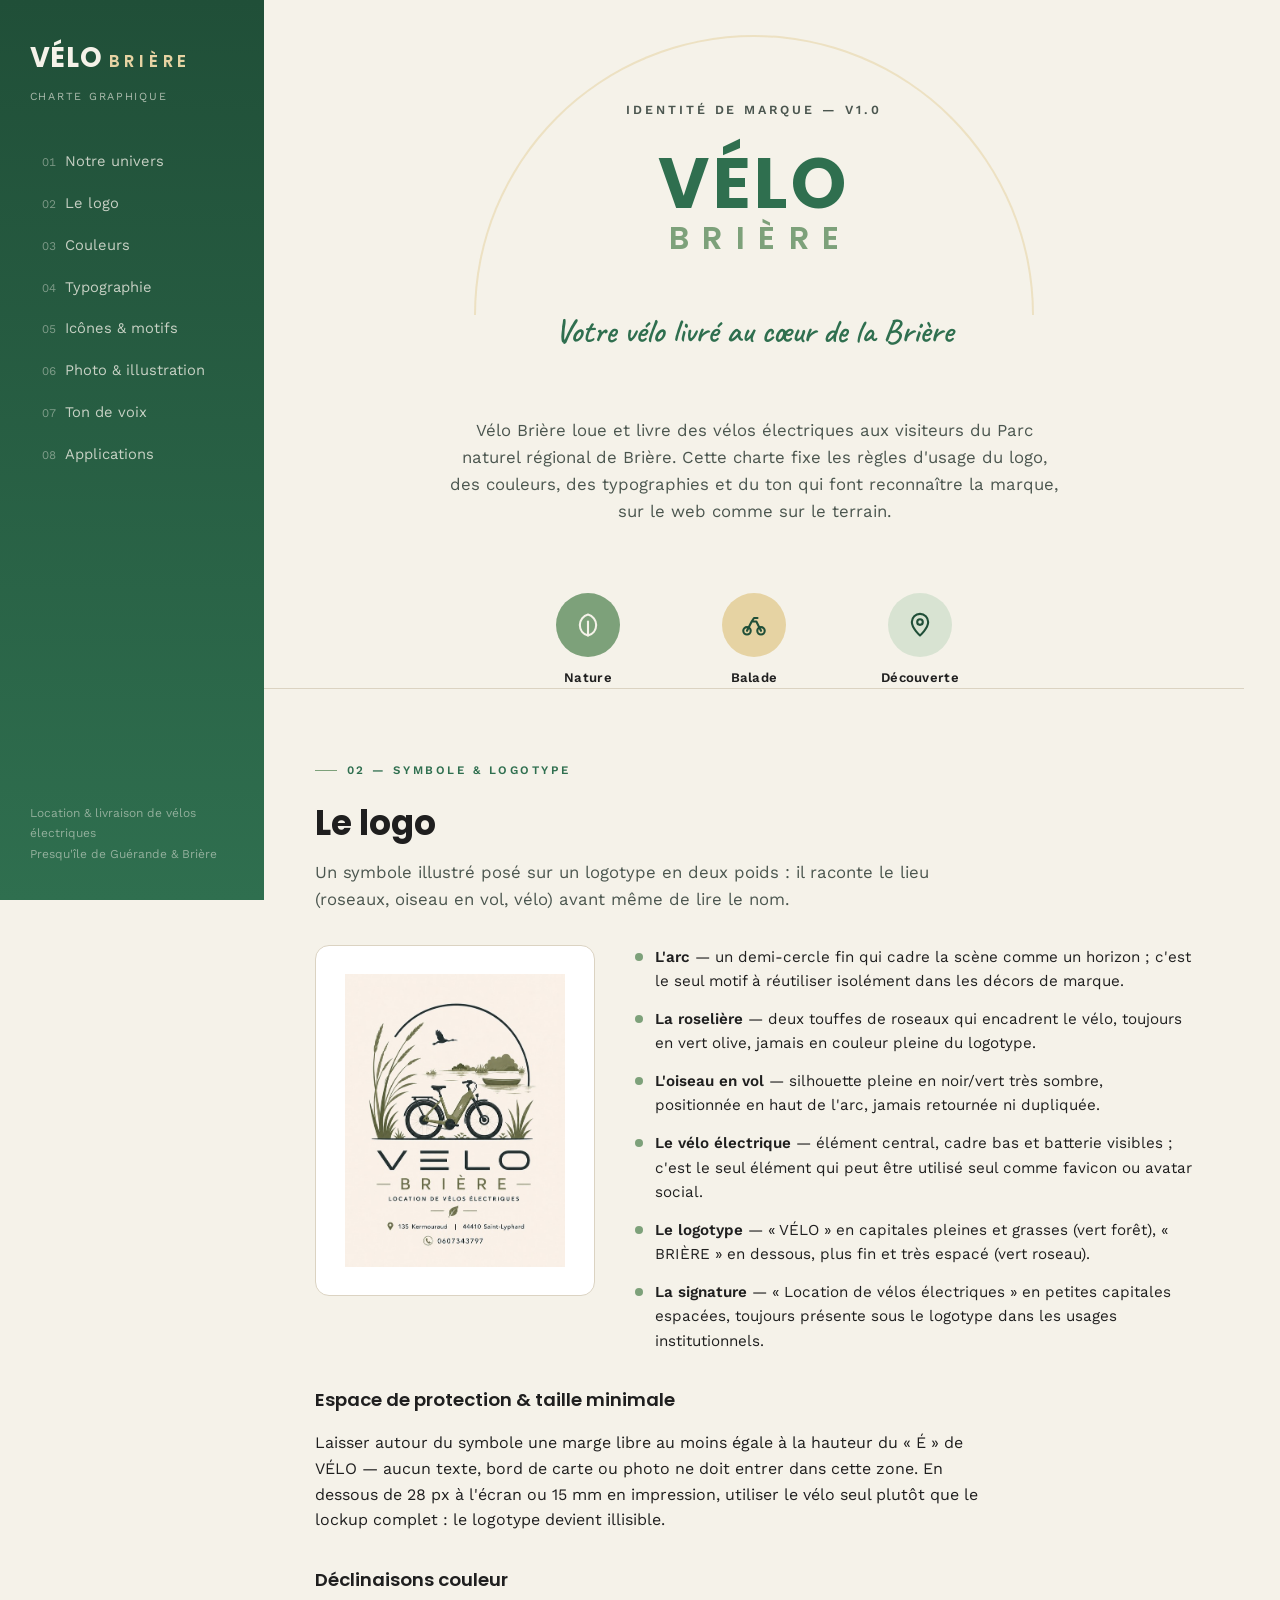
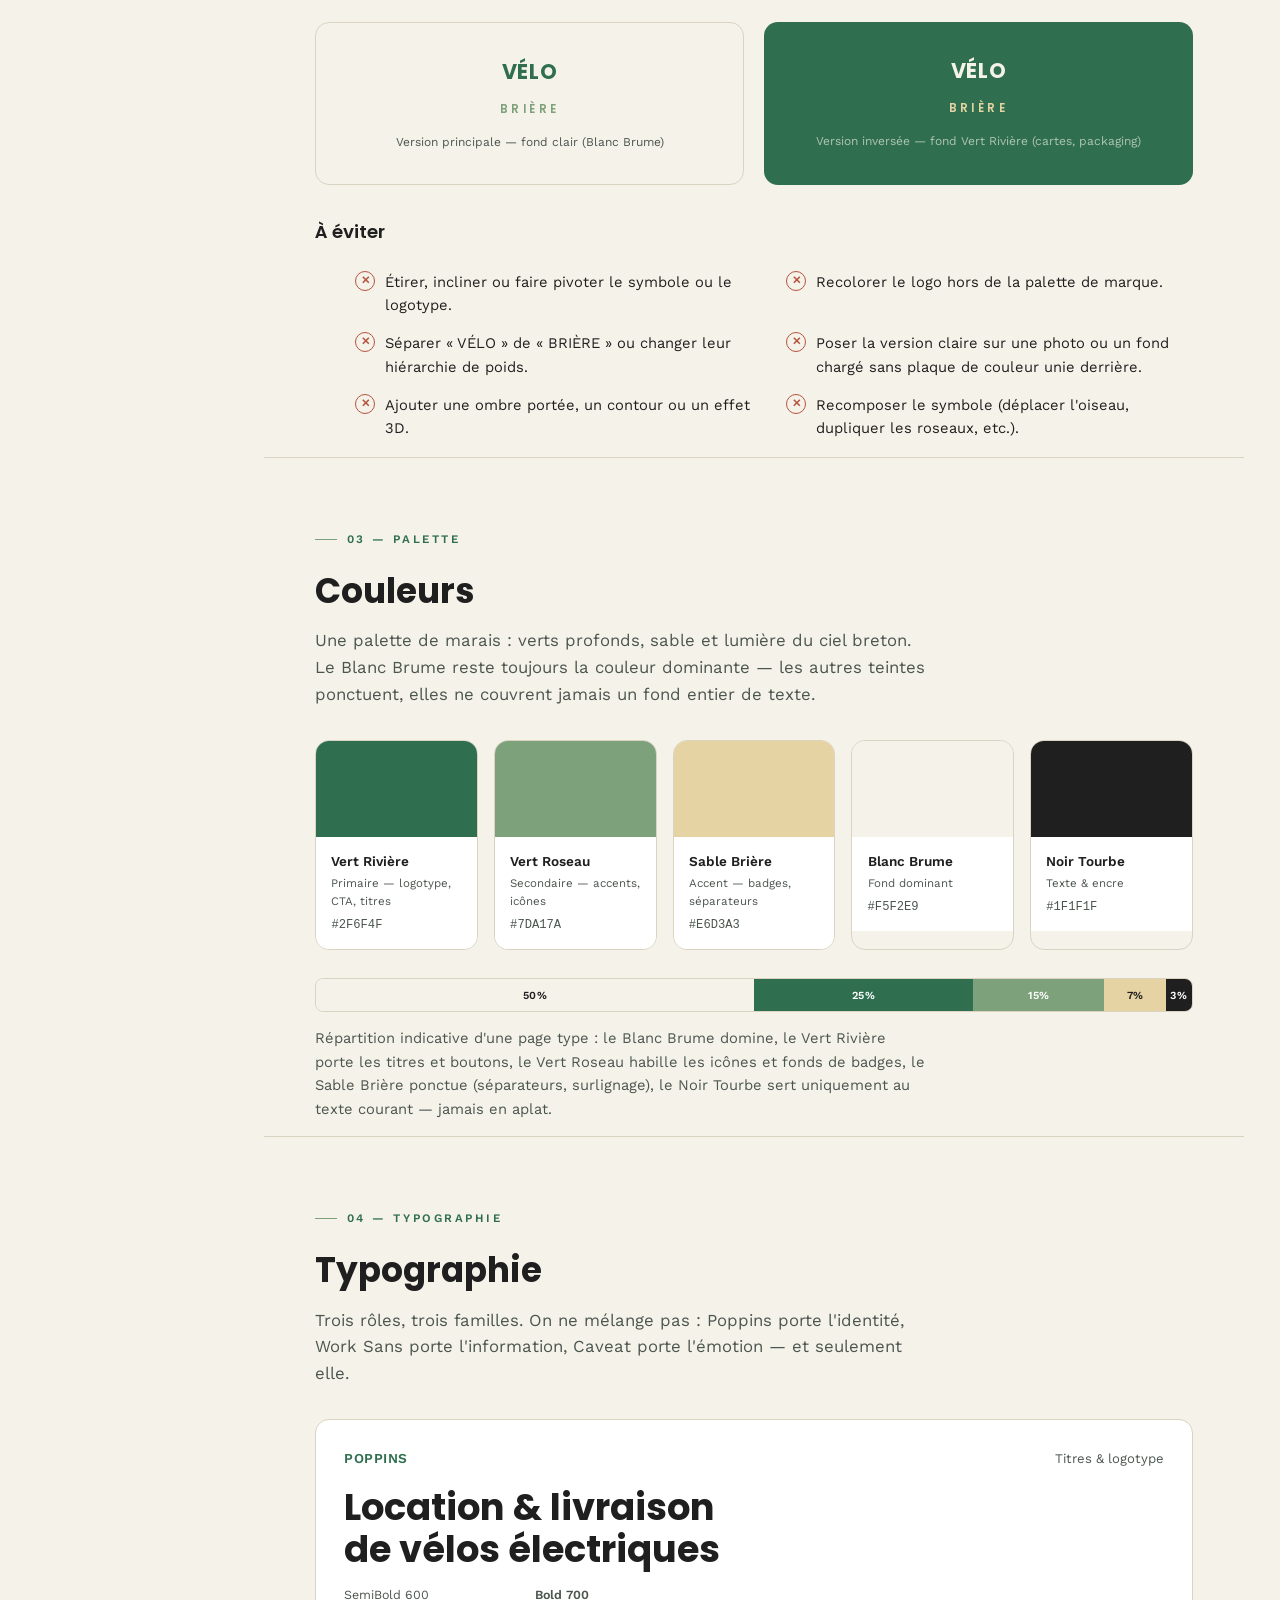
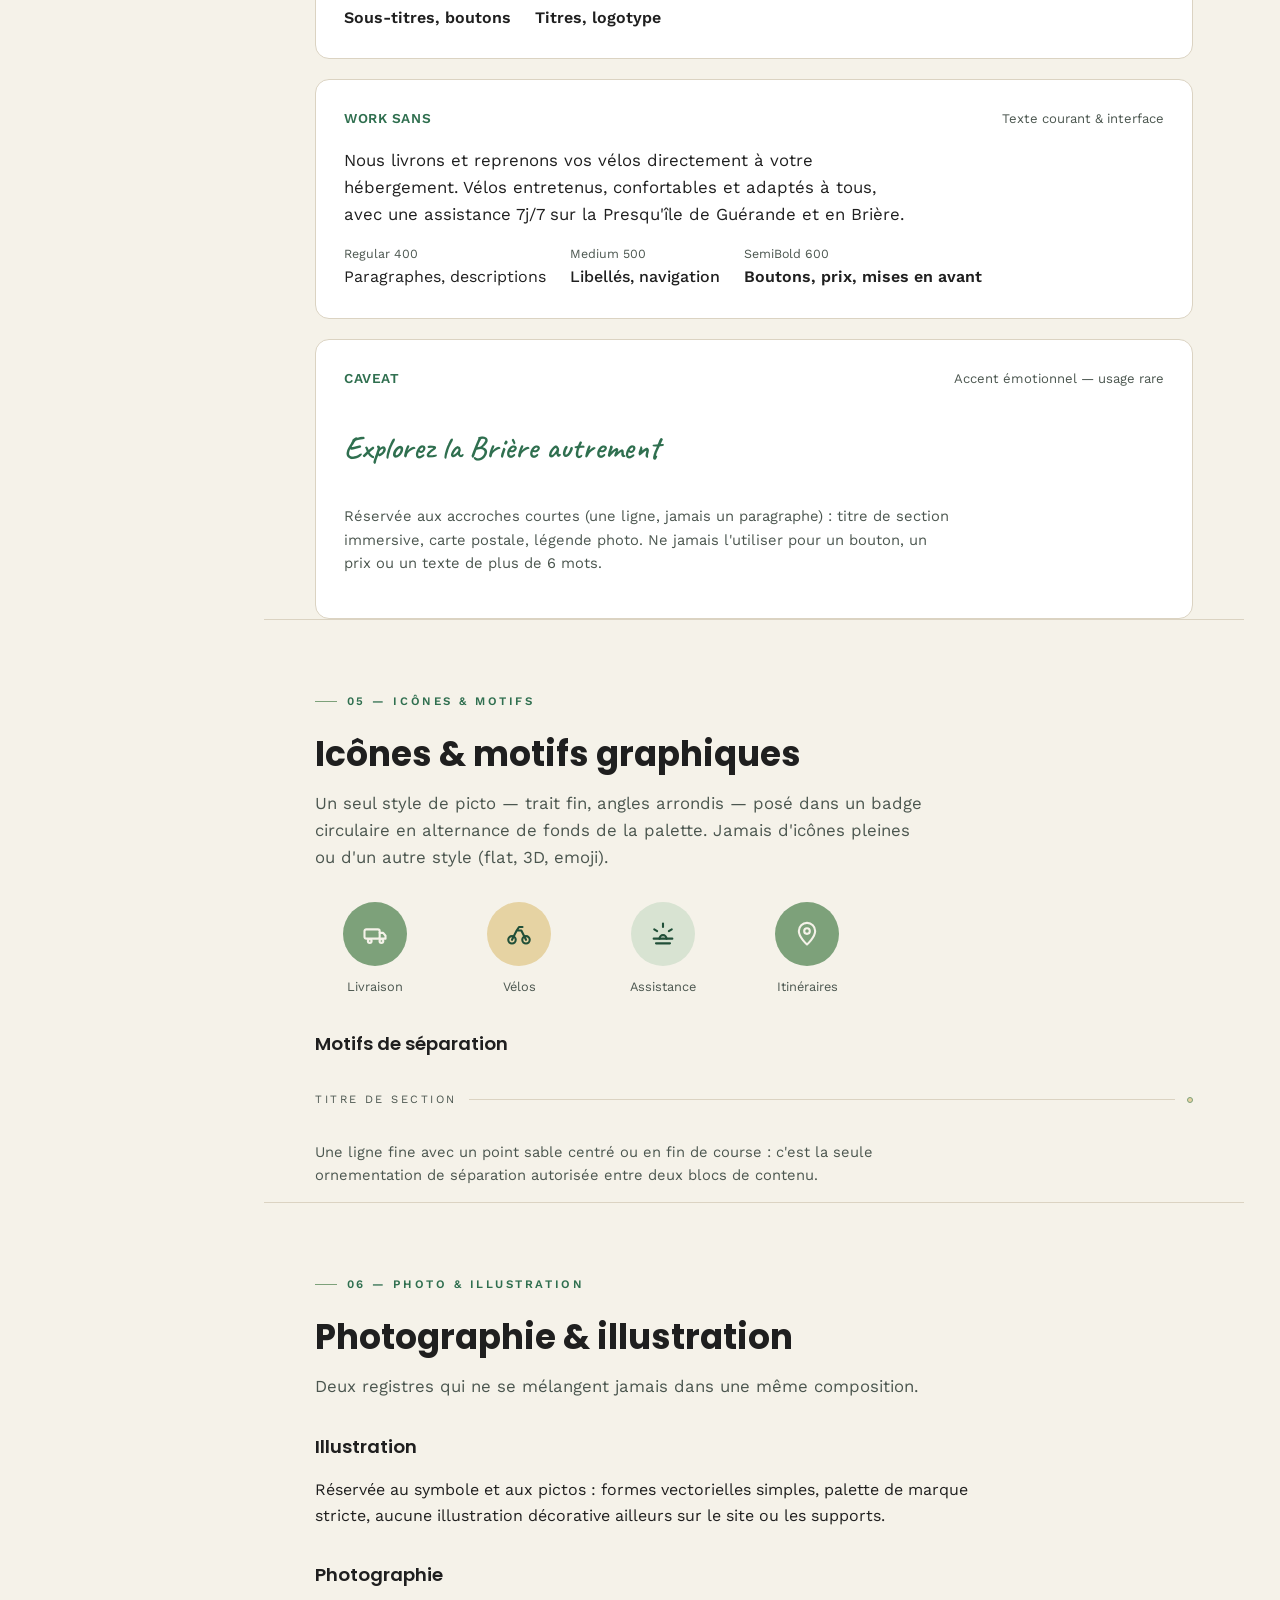
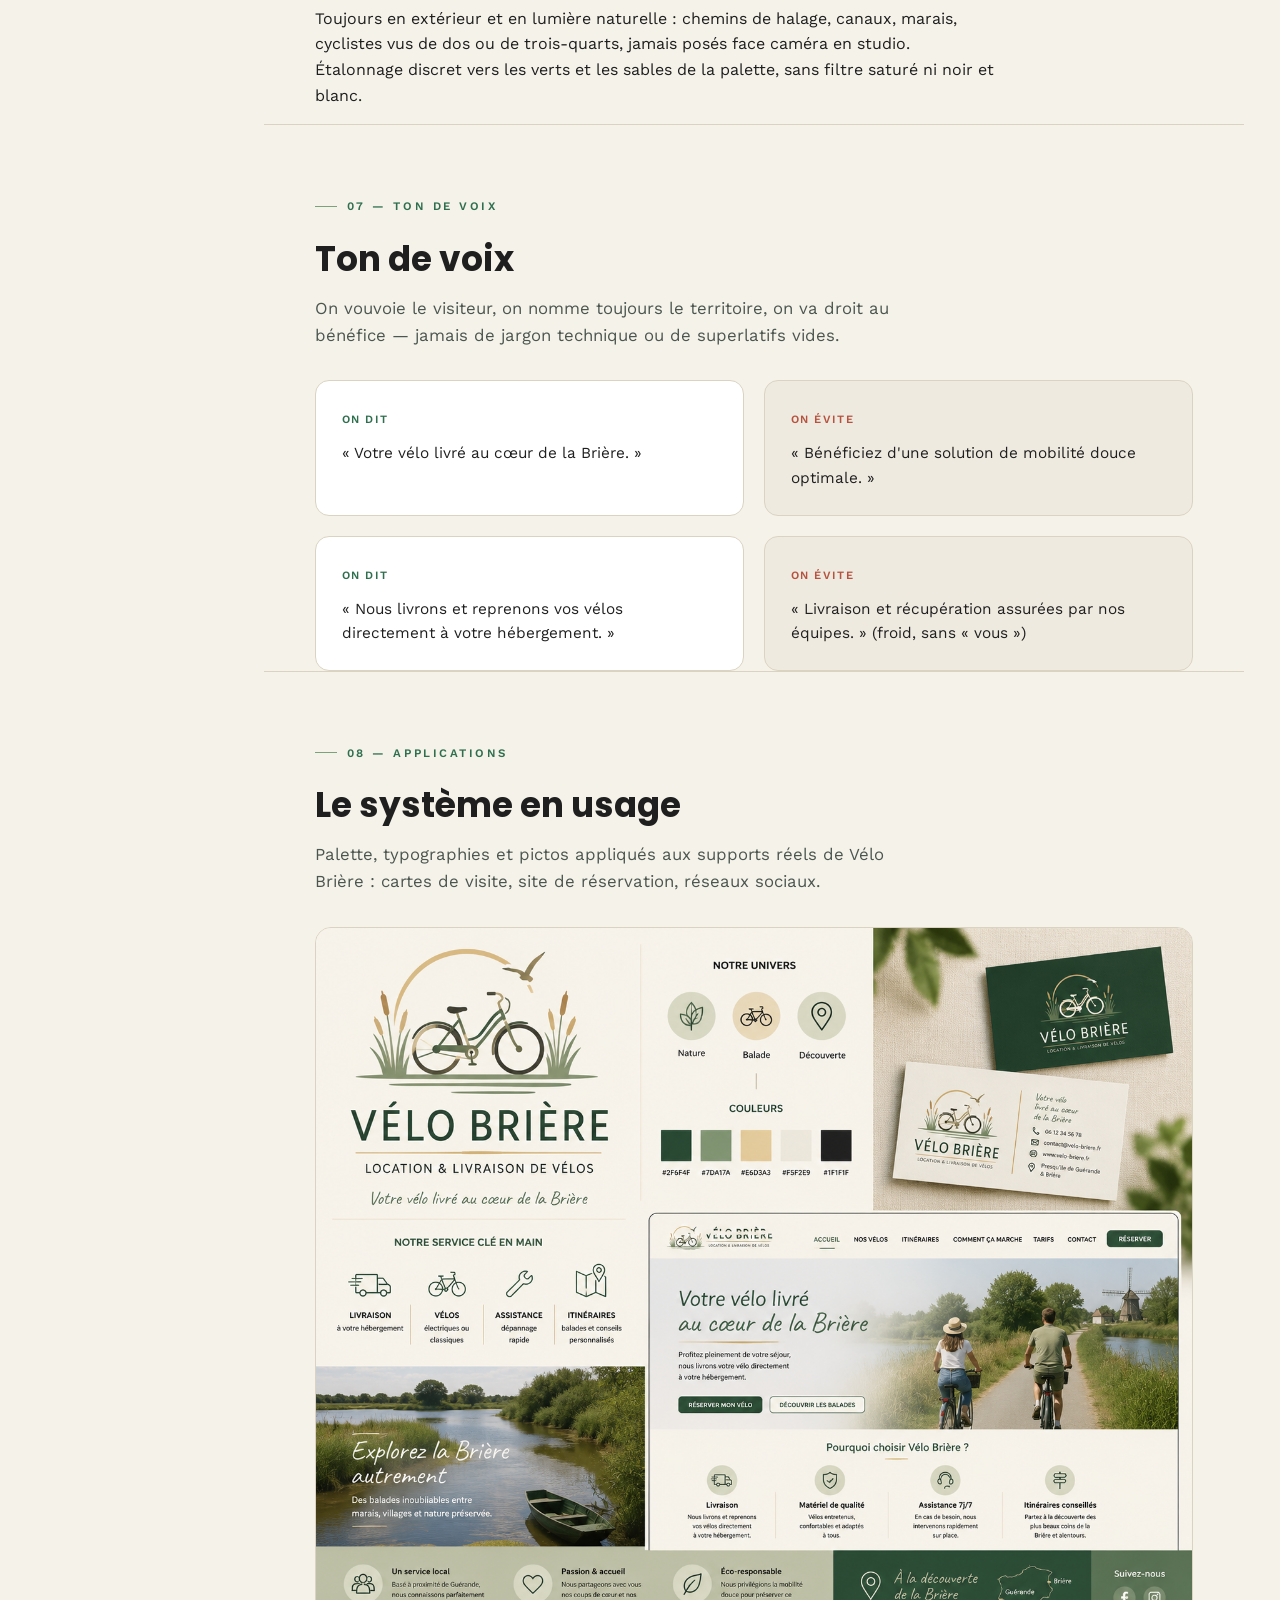
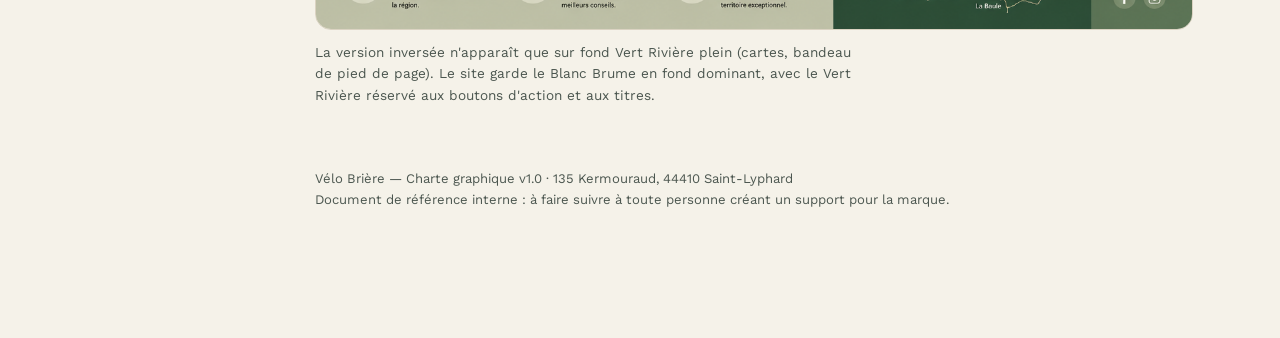
==== brand/charte-graphique.html @ 7681e8be "Bring the brand guide home The brand guide was written in July but committed to the Scornade reposit" ====
<!doctype html>
<html lang="fr">
<head>
<meta charset="utf-8">
<meta name="viewport" content="width=device-width, initial-scale=1">
<title>Charte graphique — Vélo Brière</title>
<style>
/* ---------- Fonts (Poppins / Work Sans / Caveat, Latin + Latin-Ext, self-hosted) ---------- */
@font-face{font-family:'Poppins';font-style:normal;font-weight:600;font-display:swap;src:url("./assets/fonts/poppins-600-latin-ext.woff2") format("woff2");unicode-range:U+0100-02BA,U+02BD-02C5,U+02C7-02CC,U+02CE-02D7,U+02DD-02FF,U+0304,U+0308,U+0329,U+1D00-1DBF,U+1E00-1E9F,U+1EF2-1EFF,U+2020,U+20A0-20AB,U+20AD-20C0,U+2113,U+2C60-2C7F,U+A720-A7FF;}
@font-face{font-family:'Poppins';font-style:normal;font-weight:600;font-display:swap;src:url("./assets/fonts/poppins-600-latin.woff2") format("woff2");unicode-range:U+0000-00FF,U+0131,U+0152-0153,U+02BB-02BC,U+02C6,U+02DA,U+02DC,U+0304,U+0308,U+0329,U+2000-206F,U+20AC,U+2122,U+2191,U+2193,U+2212,U+2215,U+FEFF,U+FFFD;}
@font-face{font-family:'Poppins';font-style:normal;font-weight:700;font-display:swap;src:url("./assets/fonts/poppins-700-latin-ext.woff2") format("woff2");unicode-range:U+0100-02BA,U+02BD-02C5,U+02C7-02CC,U+02CE-02D7,U+02DD-02FF,U+0304,U+0308,U+0329,U+1D00-1DBF,U+1E00-1E9F,U+1EF2-1EFF,U+2020,U+20A0-20AB,U+20AD-20C0,U+2113,U+2C60-2C7F,U+A720-A7FF;}
@font-face{font-family:'Poppins';font-style:normal;font-weight:700;font-display:swap;src:url("./assets/fonts/poppins-700-latin.woff2") format("woff2");unicode-range:U+0000-00FF,U+0131,U+0152-0153,U+02BB-02BC,U+02C6,U+02DA,U+02DC,U+0304,U+0308,U+0329,U+2000-206F,U+20AC,U+2122,U+2191,U+2193,U+2212,U+2215,U+FEFF,U+FFFD;}
@font-face{font-family:'Work Sans';font-style:normal;font-weight:400;font-display:swap;src:url("./assets/fonts/worksans-400-latin-ext.woff2") format("woff2");unicode-range:U+0100-02BA,U+02BD-02C5,U+02C7-02CC,U+02CE-02D7,U+02DD-02FF,U+0304,U+0308,U+0329,U+1D00-1DBF,U+1E00-1E9F,U+1EF2-1EFF,U+2020,U+20A0-20AB,U+20AD-20C0,U+2113,U+2C60-2C7F,U+A720-A7FF;}
@font-face{font-family:'Work Sans';font-style:normal;font-weight:400;font-display:swap;src:url("./assets/fonts/worksans-400-latin.woff2") format("woff2");unicode-range:U+0000-00FF,U+0131,U+0152-0153,U+02BB-02BC,U+02C6,U+02DA,U+02DC,U+0304,U+0308,U+0329,U+2000-206F,U+20AC,U+2122,U+2191,U+2193,U+2212,U+2215,U+FEFF,U+FFFD;}
@font-face{font-family:'Work Sans';font-style:normal;font-weight:500;font-display:swap;src:url("./assets/fonts/worksans-500-latin-ext.woff2") format("woff2");unicode-range:U+0100-02BA,U+02BD-02C5,U+02C7-02CC,U+02CE-02D7,U+02DD-02FF,U+0304,U+0308,U+0329,U+1D00-1DBF,U+1E00-1E9F,U+1EF2-1EFF,U+2020,U+20A0-20AB,U+20AD-20C0,U+2113,U+2C60-2C7F,U+A720-A7FF;}
@font-face{font-family:'Work Sans';font-style:normal;font-weight:500;font-display:swap;src:url("./assets/fonts/worksans-500-latin.woff2") format("woff2");unicode-range:U+0000-00FF,U+0131,U+0152-0153,U+02BB-02BC,U+02C6,U+02DA,U+02DC,U+0304,U+0308,U+0329,U+2000-206F,U+20AC,U+2122,U+2191,U+2193,U+2212,U+2215,U+FEFF,U+FFFD;}
@font-face{font-family:'Work Sans';font-style:normal;font-weight:600;font-display:swap;src:url("./assets/fonts/worksans-600-latin-ext.woff2") format("woff2");unicode-range:U+0100-02BA,U+02BD-02C5,U+02C7-02CC,U+02CE-02D7,U+02DD-02FF,U+0304,U+0308,U+0329,U+1D00-1DBF,U+1E00-1E9F,U+1EF2-1EFF,U+2020,U+20A0-20AB,U+20AD-20C0,U+2113,U+2C60-2C7F,U+A720-A7FF;}
@font-face{font-family:'Work Sans';font-style:normal;font-weight:600;font-display:swap;src:url("./assets/fonts/worksans-600-latin.woff2") format("woff2");unicode-range:U+0000-00FF,U+0131,U+0152-0153,U+02BB-02BC,U+02C6,U+02DA,U+02DC,U+0304,U+0308,U+0329,U+2000-206F,U+20AC,U+2122,U+2191,U+2193,U+2212,U+2215,U+FEFF,U+FFFD;}
@font-face{font-family:'Caveat';font-style:normal;font-weight:600;font-display:swap;src:url("./assets/fonts/caveat-600-latin-ext.woff2") format("woff2");unicode-range:U+0100-02BA,U+02BD-02C5,U+02C7-02CC,U+02CE-02D7,U+02DD-02FF,U+0304,U+0308,U+0329,U+1D00-1DBF,U+1E00-1E9F,U+1EF2-1EFF,U+2020,U+20A0-20AB,U+20AD-20C0,U+2113,U+2C60-2C7F,U+A720-A7FF;}
@font-face{font-family:'Caveat';font-style:normal;font-weight:600;font-display:swap;src:url("./assets/fonts/caveat-600-latin.woff2") format("woff2");unicode-range:U+0000-00FF,U+0131,U+0152-0153,U+02BB-02BC,U+02C6,U+02DA,U+02DC,U+0304,U+0308,U+0329,U+2000-206F,U+20AC,U+2122,U+2191,U+2193,U+2212,U+2215,U+FEFF,U+FFFD;}

/* ---------- Tokens ---------- */
:root{
  --forest-fixed:#2F6F4F;
  --forest-fixed-deep:#204F38;
  --sage-fixed:#7DA17A;
  --sand-fixed:#E6D3A3;
  --cream-fixed:#F5F2E9;
  --ink-fixed:#1F1F1F;

  --bg:#F5F2E9;
  --surface:#FFFFFF;
  --surface-2:#EFEAE0;
  --ink:#1F1F1F;
  --ink-soft:#4B564F;
  --line:#DBD3C2;
  --accent:#2F6F4F;
  --accent-soft:#7DA17A;

  --font-display:'Poppins',"Century Gothic","Futura","Segoe UI",sans-serif;
  --font-body:'Work Sans',"Segoe UI",Roboto,sans-serif;
  --font-script:'Caveat',"Segoe Script",cursive;
}
@media (prefers-color-scheme: dark){
  :root{
    --bg:#141F19;
    --surface:#1B2A22;
    --surface-2:#20342A;
    --ink:#F1EEE4;
    --ink-soft:#B9C4BC;
    --line:#2C4033;
    --accent:#8FC49A;
    --accent-soft:#9CC2A0;
  }
}
:root[data-theme="dark"]{
  --bg:#141F19; --surface:#1B2A22; --surface-2:#20342A; --ink:#F1EEE4; --ink-soft:#B9C4BC; --line:#2C4033; --accent:#8FC49A; --accent-soft:#9CC2A0;
}
:root[data-theme="light"]{
  --bg:#F5F2E9; --surface:#FFFFFF; --surface-2:#EFEAE0; --ink:#1F1F1F; --ink-soft:#4B564F; --line:#DBD3C2; --accent:#2F6F4F; --accent-soft:#7DA17A;
}

*{box-sizing:border-box;}
html{scroll-behavior:smooth;}
@media (prefers-reduced-motion: reduce){ html{scroll-behavior:auto;} *{animation:none !important; transition:none !important;} }

body{
  margin:0;
  background:var(--bg);
  color:var(--ink);
  font-family:var(--font-body);
  font-size:16px;
  line-height:1.6;
}

a{color:inherit;}

.layout{display:grid; grid-template-columns:264px minmax(0,1fr); min-height:100vh;}
@media (max-width:900px){ .layout{grid-template-columns:1fr;} }

/* ---------- Sidebar (a live example of the reversed lockup) ---------- */
.sidebar{
  background:linear-gradient(180deg,var(--forest-fixed-deep),var(--forest-fixed));
  color:var(--cream-fixed);
  padding:2.25rem 1.85rem;
  position:sticky; top:0; height:100vh; overflow-y:auto;
  display:flex; flex-direction:column; gap:2.25rem;
}
@media (max-width:900px){ .sidebar{position:static; height:auto;} }

.brandmark{display:flex; flex-direction:column; gap:.15rem;}
.brandmark .velo{font-family:var(--font-display); font-weight:700; font-size:1.7rem; letter-spacing:.03em;}
.brandmark .briere{font-family:var(--font-display); font-weight:600; font-size:1.05rem; letter-spacing:.28em; color:var(--sand-fixed); margin-left:.05em;}
.brandmark .sub{font-family:var(--font-body); font-size:.68rem; letter-spacing:.16em; text-transform:uppercase; color:rgba(245,242,233,.65); margin-top:.4rem;}

.nav{display:flex; flex-direction:column; gap:.15rem; font-size:.92rem;}
.nav a{
  color:rgba(245,242,233,.78); text-decoration:none; padding:.5rem .65rem; border-radius:8px;
  border-left:2px solid transparent;
}
.nav a:hover, .nav a:focus-visible{ background:rgba(245,242,233,.08); color:#fff; }
.nav a:focus-visible{ outline:2px solid var(--sand-fixed); outline-offset:2px; }
.nav .n{font-variant-numeric:tabular-nums; opacity:.55; margin-right:.55rem; font-size:.8em;}

.sidebar-foot{margin-top:auto; font-size:.75rem; color:rgba(245,242,233,.5); line-height:1.7;}

/* ---------- Main ---------- */
main{padding: 0 0 6rem;}
.section{padding:4.5rem clamp(1.5rem,4vw,4.5rem) 0; max-width:980px;}
.section + .section{border-top:1px solid var(--line);}
.eyebrow{
  font-family:var(--font-body); font-weight:600; font-size:.72rem; letter-spacing:.22em; text-transform:uppercase;
  color:var(--accent); display:flex; align-items:center; gap:.6rem; margin:0 0 1rem;
}
.eyebrow::before{content:""; width:22px; height:1px; background:var(--accent-soft);}
h2{font-family:var(--font-display); font-weight:700; font-size:clamp(1.6rem,3vw,2.15rem); margin:0 0 .5rem; text-wrap:balance;}
h3{font-family:var(--font-display); font-weight:600; font-size:1.15rem; margin:2rem 0 .75rem;}
.lede{font-size:1.05rem; color:var(--ink-soft); max-width:62ch; margin:0 0 2rem;}
p{max-width:68ch;}
.grid-note{color:var(--ink-soft); font-size:.92rem;}

/* ---------- Hero ---------- */
.hero{position:relative; padding-top:5.5rem; overflow:hidden;}
.hero-arc{
  position:absolute; left:50%; top:2.2rem; width:min(560px,86vw); height:min(280px,44vw);
  transform:translateX(-50%); border:2px solid var(--sand-fixed); border-bottom:none;
  border-radius:560px 560px 0 0; opacity:.55; pointer-events:none;
}
.hero-inner{position:relative; text-align:center; display:flex; flex-direction:column; align-items:center; gap:1.1rem;}
.hero-word{font-family:var(--font-display); line-height:.95; display:flex; flex-direction:column; align-items:center;}
.hero-word .l1{font-weight:700; font-size:clamp(2.6rem,8vw,4.4rem); letter-spacing:.05em; color:var(--accent);}
.hero-word .l2{font-weight:600; font-size:clamp(1.3rem,4vw,2rem); letter-spacing:.42em; color:var(--accent-soft); margin-top:.35rem; margin-left:.42em;}
.hero-tag{font-family:var(--font-body); font-weight:600; font-size:.78rem; letter-spacing:.24em; text-transform:uppercase; color:var(--ink-soft);}
.hero-script{font-family:var(--font-script); font-size:clamp(1.6rem,3.4vw,2.1rem); color:var(--accent); font-weight:600;}
.pillars{display:flex; gap:clamp(1.5rem,5vw,3.5rem); margin-top:2.25rem; flex-wrap:wrap; justify-content:center;}
.pillar{display:flex; flex-direction:column; align-items:center; gap:.65rem; width:110px;}
.badge{width:64px; height:64px; border-radius:50%; display:flex; align-items:center; justify-content:center; flex-shrink:0;}
.badge svg{width:28px; height:28px;}
.pillar span{font-size:.82rem; font-weight:600; letter-spacing:.02em;}
.badge.b-sage{background:var(--sage-fixed); color:var(--cream-fixed);}
.badge.b-sand{background:var(--sand-fixed); color:var(--forest-fixed-deep);}
.badge.b-pale{background:#D8E3D2; color:var(--forest-fixed-deep);}

/* ---------- Logo section ---------- */
.logo-grid{display:grid; grid-template-columns:280px minmax(0,1fr); gap:2.5rem; align-items:start; margin-top:1rem;}
@media (max-width:720px){ .logo-grid{grid-template-columns:1fr;} }
.logo-frame{background:var(--surface); border:1px solid var(--line); border-radius:14px; padding:1.75rem; display:flex; align-items:center; justify-content:center;}
.logo-frame img{width:100%; max-width:220px; height:auto; display:block;}
.construction-list{margin:0; padding:0; list-style:none; display:flex; flex-direction:column; gap:.85rem;}
.construction-list li{display:flex; gap:.75rem; font-size:.95rem;}
.construction-list .dot{flex-shrink:0; width:8px; height:8px; border-radius:50%; background:var(--accent-soft); margin-top:.5rem;}

.lockup-row{display:grid; grid-template-columns:1fr 1fr; gap:1.25rem; margin-top:1.75rem;}
@media (max-width:560px){ .lockup-row{grid-template-columns:1fr;} }
.lockup{border-radius:14px; padding:2rem 1.25rem; text-align:center; display:flex; flex-direction:column; align-items:center; gap:.6rem;}
.lockup.on-cream{background:var(--cream-fixed); border:1px solid var(--line);}
.lockup.on-forest{background:var(--forest-fixed);}
.lockup .mini{font-family:var(--font-display); font-weight:700; font-size:1.3rem; letter-spacing:.03em;}
.lockup .mini2{font-family:var(--font-display); font-weight:600; font-size:.72rem; letter-spacing:.3em; margin-top:.1rem;}
.lockup.on-cream .mini{color:var(--forest-fixed);} .lockup.on-cream .mini2{color:var(--sage-fixed);}
.lockup.on-forest .mini{color:var(--cream-fixed);} .lockup.on-forest .mini2{color:var(--sand-fixed);}
.lockup .cap{font-size:.75rem; color:var(--ink-soft); margin-top:.35rem;}
.lockup.on-forest .cap{color:rgba(245,242,233,.65);}

.donts{display:grid; grid-template-columns:repeat(2,1fr); gap:.9rem 1.5rem; margin-top:1.5rem;}
@media (max-width:600px){ .donts{grid-template-columns:1fr;} }
.donts li{display:flex; gap:.6rem; font-size:.92rem; align-items:flex-start;}
.donts .x{flex-shrink:0; width:20px; height:20px; border-radius:50%; border:1.5px solid #B5533F; color:#B5533F; display:flex; align-items:center; justify-content:center; font-size:.7rem; font-weight:700;}

/* ---------- Colors ---------- */
.swatches{display:grid; grid-template-columns:repeat(5,1fr); gap:1rem; margin-top:1.5rem;}
@media (max-width:760px){ .swatches{grid-template-columns:repeat(2,1fr);} }
.swatch{border-radius:14px; overflow:hidden; border:1px solid var(--line);}
.swatch .chip{height:96px;}
.swatch .meta{padding:.85rem .95rem; background:var(--surface);}
.swatch .name{font-weight:600; font-size:.85rem;}
.swatch .role{font-size:.72rem; color:var(--ink-soft); margin-top:.1rem;}
.swatch .hex{font-family:ui-monospace,"SF Mono",Menlo,Consolas,monospace; font-size:.76rem; color:var(--ink-soft); margin-top:.35rem; font-variant-numeric:tabular-nums;}

.ratio-bar{display:flex; height:34px; border-radius:8px; overflow:hidden; margin-top:1.75rem; border:1px solid var(--line);}
.ratio-bar span{display:flex; align-items:center; justify-content:center; font-size:.68rem; font-weight:600; color:#fff; letter-spacing:.02em;}

/* ---------- Typography ---------- */
.type-row{border:1px solid var(--line); border-radius:14px; padding:1.75rem; margin-top:1.25rem; background:var(--surface);}
.type-row + .type-row{margin-top:1.25rem;}
.type-label{display:flex; justify-content:space-between; align-items:baseline; margin-bottom:1rem; flex-wrap:wrap; gap:.5rem;}
.type-label .name{font-weight:600; font-size:.85rem; letter-spacing:.04em; text-transform:uppercase; color:var(--accent);}
.type-label .role{font-size:.82rem; color:var(--ink-soft);}
.specimen-display{font-family:var(--font-display); font-weight:700; font-size:clamp(1.6rem,4vw,2.3rem); line-height:1.15;}
.specimen-body{font-family:var(--font-body); font-size:1.05rem; max-width:56ch;}
.specimen-script{font-family:var(--font-script); font-weight:600; font-size:clamp(1.5rem,3.6vw,2rem); color:var(--accent);}
.weights{display:flex; gap:1.5rem; margin-top:.9rem; flex-wrap:wrap;}
.weights span{font-size:.78rem; color:var(--ink-soft);}
.weights b{display:block; font-family:var(--font-body); font-size:1rem; color:var(--ink); font-weight:400;}
.weights .w500 b{font-weight:500;} .weights .w600 b{font-weight:600;}

/* ---------- Icons & motif ---------- */
.icon-row{display:flex; gap:1.5rem; flex-wrap:wrap; margin-top:1.5rem;}
.icon-card{display:flex; flex-direction:column; align-items:center; gap:.65rem; width:120px; text-align:center;}
.icon-card span{font-size:.8rem; color:var(--ink-soft);}
.divider-demo{display:flex; align-items:center; gap:.75rem; margin:2rem 0;}
.divider-demo .line{flex:1; height:1px; background:var(--line);}
.divider-demo .tick{width:6px; height:6px; border-radius:50%; background:var(--sand-fixed); border:1px solid var(--accent-soft);}
.divider-demo .cap{font-size:.7rem; letter-spacing:.22em; text-transform:uppercase; color:var(--ink-soft); white-space:nowrap;}

/* ---------- Voice ---------- */
.voice-compare{display:grid; grid-template-columns:1fr 1fr; gap:1.25rem; margin-top:1.5rem;}
@media (max-width:640px){ .voice-compare{grid-template-columns:1fr;} }
.voice-card{border-radius:14px; padding:1.5rem 1.6rem; border:1px solid var(--line);}
.voice-card.yes{background:var(--surface);}
.voice-card.no{background:var(--surface-2);}
.voice-card .tag{font-size:.7rem; font-weight:700; letter-spacing:.14em; text-transform:uppercase;}
.voice-card.yes .tag{color:var(--accent);}
.voice-card.no .tag{color:#B5533F;}
.voice-card p{margin:.65rem 0 0; font-size:.96rem;}

/* ---------- Applications ---------- */
.app-frame{border-radius:16px; overflow:hidden; border:1px solid var(--line); margin-top:1.5rem;}
.app-frame img{width:100%; display:block;}
.app-caption{font-size:.85rem; color:var(--ink-soft); margin-top:.75rem;}

footer.colophon{padding:3rem clamp(1.5rem,4vw,4.5rem) 2rem; color:var(--ink-soft); font-size:.82rem; max-width:980px;}
</style>
</head>
<body>
<div class="layout">
  <aside class="sidebar">
    <div class="brandmark">
      <div><span class="velo">VÉLO</span> <span class="briere">BRIÈRE</span></div>
      <div class="sub">Charte graphique</div>
    </div>
    <nav class="nav" aria-label="Sommaire">
      <a href="#univers"><span class="n">01</span>Notre univers</a>
      <a href="#logo"><span class="n">02</span>Le logo</a>
      <a href="#couleurs"><span class="n">03</span>Couleurs</a>
      <a href="#typographie"><span class="n">04</span>Typographie</a>
      <a href="#icones"><span class="n">05</span>Icônes &amp; motifs</a>
      <a href="#image"><span class="n">06</span>Photo &amp; illustration</a>
      <a href="#ton"><span class="n">07</span>Ton de voix</a>
      <a href="#applications"><span class="n">08</span>Applications</a>
    </nav>
    <div class="sidebar-foot">Location &amp; livraison de vélos électriques<br>Presqu'île de Guérande &amp; Brière</div>
  </aside>

  <main>
    <section class="section hero" id="univers">
      <div class="hero-arc" aria-hidden="true"></div>
      <div class="hero-inner">
        <p class="hero-tag">Identité de marque — v1.0</p>
        <div class="hero-word">
          <span class="l1">VÉLO</span>
          <span class="l2">BRIÈRE</span>
        </div>
        <p class="hero-script">Votre vélo livré au cœur de la Brière</p>
        <p class="lede" style="text-align:center; margin-top:.5rem;">
          Vélo Brière loue et livre des vélos électriques aux visiteurs du Parc naturel régional de Brière.
          Cette charte fixe les règles d'usage du logo, des couleurs, des typographies et du ton qui font
          reconnaître la marque, sur le web comme sur le terrain.
        </p>
      </div>
      <div class="pillars">
        <div class="pillar">
          <div class="badge b-sage" aria-hidden="true">
            <svg viewBox="0 0 24 24" fill="none" stroke="currentColor" stroke-width="1.8" stroke-linecap="round" stroke-linejoin="round"><path d="M12 21c-4-1-7-4.5-7-9 0-4 3-8 7-9 4 1 7 5 7 9 0 4.5-3 8-7 9Z"/><path d="M12 21V9"/></svg>
          </div>
          <span>Nature</span>
        </div>
        <div class="pillar">
          <div class="badge b-sand" aria-hidden="true">
            <svg viewBox="0 0 24 24" fill="none" stroke="currentColor" stroke-width="1.8" stroke-linecap="round" stroke-linejoin="round"><circle cx="6" cy="17" r="3.2"/><circle cx="18" cy="17" r="3.2"/><path d="M6 17 10 9h4l4 8M10 9 12 6h3"/></svg>
          </div>
          <span>Balade</span>
        </div>
        <div class="pillar">
          <div class="badge b-pale" aria-hidden="true">
            <svg viewBox="0 0 24 24" fill="none" stroke="currentColor" stroke-width="1.8" stroke-linecap="round" stroke-linejoin="round"><path d="M12 21s7-6.2 7-11.5A7 7 0 0 0 5 9.5C5 14.8 12 21 12 21Z"/><circle cx="12" cy="9.5" r="2.4"/></svg>
          </div>
          <span>Découverte</span>
        </div>
      </div>
    </section>

    <section class="section" id="logo">
      <p class="eyebrow">02 — Symbole &amp; logotype</p>
      <h2>Le logo</h2>
      <p class="lede">Un symbole illustré posé sur un logotype en deux poids : il raconte le lieu (roseaux, oiseau en vol, vélo) avant même de lire le nom.</p>
      <div class="logo-grid">
        <div class="logo-frame">
          <img src="./assets/logo-velo-briere.jpeg" alt="Logo Vélo Brière : vélo électrique entre les roseaux sous un arc, avec le logotype VÉLO BRIÈRE">
        </div>
        <ul class="construction-list">
          <li><span class="dot"></span><span><strong>L'arc</strong> — un demi-cercle fin qui cadre la scène comme un horizon ; c'est le seul motif à réutiliser isolément dans les décors de marque.</span></li>
          <li><span class="dot"></span><span><strong>La roselière</strong> — deux touffes de roseaux qui encadrent le vélo, toujours en vert olive, jamais en couleur pleine du logotype.</span></li>
          <li><span class="dot"></span><span><strong>L'oiseau en vol</strong> — silhouette pleine en noir/vert très sombre, positionnée en haut de l'arc, jamais retournée ni dupliquée.</span></li>
          <li><span class="dot"></span><span><strong>Le vélo électrique</strong> — élément central, cadre bas et batterie visibles ; c'est le seul élément qui peut être utilisé seul comme favicon ou avatar social.</span></li>
          <li><span class="dot"></span><span><strong>Le logotype</strong> — « VÉLO » en capitales pleines et grasses (vert forêt), « BRIÈRE » en dessous, plus fin et très espacé (vert roseau).</span></li>
          <li><span class="dot"></span><span><strong>La signature</strong> — « Location de vélos électriques » en petites capitales espacées, toujours présente sous le logotype dans les usages institutionnels.</span></li>
        </ul>
      </div>

      <h3>Espace de protection &amp; taille minimale</h3>
      <p>Laisser autour du symbole une marge libre au moins égale à la hauteur du « É » de VÉLO — aucun texte, bord de carte ou photo ne doit entrer dans cette zone. En dessous de 28&nbsp;px à l'écran ou 15&nbsp;mm en impression, utiliser le vélo seul plutôt que le lockup complet : le logotype devient illisible.</p>

      <h3>Déclinaisons couleur</h3>
      <div class="lockup-row">
        <div class="lockup on-cream">
          <span class="mini">VÉLO</span>
          <span class="mini2">BRIÈRE</span>
          <span class="cap">Version principale — fond clair (Blanc Brume)</span>
        </div>
        <div class="lockup on-forest">
          <span class="mini">VÉLO</span>
          <span class="mini2">BRIÈRE</span>
          <span class="cap">Version inversée — fond Vert Rivière (cartes, packaging)</span>
        </div>
      </div>

      <h3>À éviter</h3>
      <ul class="donts">
        <li><span class="x">✕</span>Étirer, incliner ou faire pivoter le symbole ou le logotype.</li>
        <li><span class="x">✕</span>Recolorer le logo hors de la palette de marque.</li>
        <li><span class="x">✕</span>Séparer « VÉLO » de « BRIÈRE » ou changer leur hiérarchie de poids.</li>
        <li><span class="x">✕</span>Poser la version claire sur une photo ou un fond chargé sans plaque de couleur unie derrière.</li>
        <li><span class="x">✕</span>Ajouter une ombre portée, un contour ou un effet 3D.</li>
        <li><span class="x">✕</span>Recomposer le symbole (déplacer l'oiseau, dupliquer les roseaux, etc.).</li>
      </ul>
    </section>

    <section class="section" id="couleurs">
      <p class="eyebrow">03 — Palette</p>
      <h2>Couleurs</h2>
      <p class="lede">Une palette de marais : verts profonds, sable et lumière du ciel breton. Le Blanc Brume reste toujours la couleur dominante — les autres teintes ponctuent, elles ne couvrent jamais un fond entier de texte.</p>
      <div class="swatches">
        <div class="swatch">
          <div class="chip" style="background:#2F6F4F;"></div>
          <div class="meta"><div class="name">Vert Rivière</div><div class="role">Primaire — logotype, CTA, titres</div><div class="hex">#2F6F4F</div></div>
        </div>
        <div class="swatch">
          <div class="chip" style="background:#7DA17A;"></div>
          <div class="meta"><div class="name">Vert Roseau</div><div class="role">Secondaire — accents, icônes</div><div class="hex">#7DA17A</div></div>
        </div>
        <div class="swatch">
          <div class="chip" style="background:#E6D3A3;"></div>
          <div class="meta"><div class="name">Sable Brière</div><div class="role">Accent — badges, séparateurs</div><div class="hex">#E6D3A3</div></div>
        </div>
        <div class="swatch">
          <div class="chip" style="background:#F5F2E9;"></div>
          <div class="meta"><div class="name">Blanc Brume</div><div class="role">Fond dominant</div><div class="hex">#F5F2E9</div></div>
        </div>
        <div class="swatch">
          <div class="chip" style="background:#1F1F1F;"></div>
          <div class="meta"><div class="name">Noir Tourbe</div><div class="role">Texte &amp; encre</div><div class="hex">#1F1F1F</div></div>
        </div>
      </div>
      <div class="ratio-bar" role="img" aria-label="Répartition indicative : 50% Blanc Brume, 25% Vert Rivière, 15% Vert Roseau, 7% Sable Brière, 3% Noir Tourbe">
        <span style="width:50%; background:#F5F2E9; color:#1F1F1F;">50%</span>
        <span style="width:25%; background:#2F6F4F;">25%</span>
        <span style="width:15%; background:#7DA17A;">15%</span>
        <span style="width:7%; background:#E6D3A3; color:#1F1F1F;">7%</span>
        <span style="width:3%; background:#1F1F1F;">3%</span>
      </div>
      <p class="grid-note">Répartition indicative d'une page type : le Blanc Brume domine, le Vert Rivière porte les titres et boutons, le Vert Roseau habille les icônes et fonds de badges, le Sable Brière ponctue (séparateurs, surlignage), le Noir Tourbe sert uniquement au texte courant — jamais en aplat.</p>
    </section>

    <section class="section" id="typographie">
      <p class="eyebrow">04 — Typographie</p>
      <h2>Typographie</h2>
      <p class="lede">Trois rôles, trois familles. On ne mélange pas : Poppins porte l'identité, Work Sans porte l'information, Caveat porte l'émotion — et seulement elle.</p>

      <div class="type-row">
        <div class="type-label"><span class="name">Poppins</span><span class="role">Titres &amp; logotype</span></div>
        <div class="specimen-display">Location &amp; livraison<br>de vélos électriques</div>
        <div class="weights">
          <span class="w600">SemiBold 600<b>Sous-titres, boutons</b></span>
          <span class="w600" style="font-weight:700;">Bold 700<b style="font-weight:700;">Titres, logotype</b></span>
        </div>
      </div>

      <div class="type-row">
        <div class="type-label"><span class="name">Work Sans</span><span class="role">Texte courant &amp; interface</span></div>
        <p class="specimen-body">Nous livrons et reprenons vos vélos directement à votre hébergement. Vélos entretenus, confortables et adaptés à tous, avec une assistance 7j/7 sur la Presqu'île de Guérande et en Brière.</p>
        <div class="weights">
          <span>Regular 400<b>Paragraphes, descriptions</b></span>
          <span class="w500">Medium 500<b>Libellés, navigation</b></span>
          <span class="w600">SemiBold 600<b>Boutons, prix, mises en avant</b></span>
        </div>
      </div>

      <div class="type-row">
        <div class="type-label"><span class="name">Caveat</span><span class="role">Accent émotionnel — usage rare</span></div>
        <p class="specimen-script">Explorez la Brière autrement</p>
        <p class="grid-note" style="margin-top:.75rem;">Réservée aux accroches courtes (une ligne, jamais un paragraphe) : titre de section immersive, carte postale, légende photo. Ne jamais l'utiliser pour un bouton, un prix ou un texte de plus de 6 mots.</p>
      </div>
    </section>

    <section class="section" id="icones">
      <p class="eyebrow">05 — Icônes &amp; motifs</p>
      <h2>Icônes &amp; motifs graphiques</h2>
      <p class="lede">Un seul style de picto — trait fin, angles arrondis — posé dans un badge circulaire en alternance de fonds de la palette. Jamais d'icônes pleines ou d'un autre style (flat, 3D, emoji).</p>
      <div class="icon-row">
        <div class="icon-card">
          <div class="badge b-sage" aria-hidden="true"><svg viewBox="0 0 24 24" fill="none" stroke="currentColor" stroke-width="1.8" stroke-linecap="round" stroke-linejoin="round"><rect x="3" y="8" width="13" height="8" rx="1.5"/><path d="M16 11h3l2 2.5V16h-5"/><circle cx="7.5" cy="18" r="1.6"/><circle cx="17.5" cy="18" r="1.6"/></svg></div>
          <span>Livraison</span>
        </div>
        <div class="icon-card">
          <div class="badge b-sand" aria-hidden="true"><svg viewBox="0 0 24 24" fill="none" stroke="currentColor" stroke-width="1.8" stroke-linecap="round" stroke-linejoin="round"><circle cx="6" cy="17" r="3.2"/><circle cx="18" cy="17" r="3.2"/><path d="M6 17 10 9h4l4 8M10 9 12 6h3"/></svg></div>
          <span>Vélos</span>
        </div>
        <div class="icon-card">
          <div class="badge b-pale" aria-hidden="true"><svg viewBox="0 0 24 24" fill="none" stroke="currentColor" stroke-width="1.8" stroke-linecap="round" stroke-linejoin="round"><path d="M12 3v3M4.5 8 7 9.5M19.5 8 17 9.5M4 16h16M6 20h12"/><path d="M9 16a3 3 0 0 1 6 0"/></svg></div>
          <span>Assistance</span>
        </div>
        <div class="icon-card">
          <div class="badge b-sage" aria-hidden="true"><svg viewBox="0 0 24 24" fill="none" stroke="currentColor" stroke-width="1.8" stroke-linecap="round" stroke-linejoin="round"><path d="M12 21s7-6.2 7-11.5A7 7 0 0 0 5 9.5C5 14.8 12 21 12 21Z"/><circle cx="12" cy="9.5" r="2.4"/></svg></div>
          <span>Itinéraires</span>
        </div>
      </div>

      <h3>Motifs de séparation</h3>
      <div class="divider-demo"><span class="cap">Titre de section</span><span class="line"></span><span class="tick"></span></div>
      <p class="grid-note">Une ligne fine avec un point sable centré ou en fin de course : c'est la seule ornementation de séparation autorisée entre deux blocs de contenu.</p>
    </section>

    <section class="section" id="image">
      <p class="eyebrow">06 — Photo &amp; illustration</p>
      <h2>Photographie &amp; illustration</h2>
      <p class="lede">Deux registres qui ne se mélangent jamais dans une même composition.</p>
      <h3>Illustration</h3>
      <p>Réservée au symbole et aux pictos : formes vectorielles simples, palette de marque stricte, aucune illustration décorative ailleurs sur le site ou les supports.</p>
      <h3>Photographie</h3>
      <p>Toujours en extérieur et en lumière naturelle : chemins de halage, canaux, marais, cyclistes vus de dos ou de trois-quarts, jamais posés face caméra en studio. Étalonnage discret vers les verts et les sables de la palette, sans filtre saturé ni noir et blanc.</p>
    </section>

    <section class="section" id="ton">
      <p class="eyebrow">07 — Ton de voix</p>
      <h2>Ton de voix</h2>
      <p class="lede">On vouvoie le visiteur, on nomme toujours le territoire, on va droit au bénéfice — jamais de jargon technique ou de superlatifs vides.</p>
      <div class="voice-compare">
        <div class="voice-card yes">
          <span class="tag">On dit</span>
          <p>« Votre vélo livré au cœur de la Brière. »</p>
        </div>
        <div class="voice-card no">
          <span class="tag">On évite</span>
          <p>« Bénéficiez d'une solution de mobilité douce optimale. »</p>
        </div>
        <div class="voice-card yes">
          <span class="tag">On dit</span>
          <p>« Nous livrons et reprenons vos vélos directement à votre hébergement. »</p>
        </div>
        <div class="voice-card no">
          <span class="tag">On évite</span>
          <p>« Livraison et récupération assurées par nos équipes. » (froid, sans « vous »)</p>
        </div>
      </div>
    </section>

    <section class="section" id="applications">
      <p class="eyebrow">08 — Applications</p>
      <h2>Le système en usage</h2>
      <p class="lede">Palette, typographies et pictos appliqués aux supports réels de Vélo Brière : cartes de visite, site de réservation, réseaux sociaux.</p>
      <div class="app-frame">
        <img src="./assets/moodboard-velo-briere.png" alt="Planche d'application de la charte Vélo Brière : logo, univers de marque, palette, cartes de visite et page d'accueil du site">
      </div>
      <p class="app-caption">La version inversée n'apparaît que sur fond Vert Rivière plein (cartes, bandeau de pied de page). Le site garde le Blanc Brume en fond dominant, avec le Vert Rivière réservé aux boutons d'action et aux titres.</p>
    </section>

    <footer class="colophon">
      Vélo Brière — Charte graphique v1.0 · 135 Kermouraud, 44410 Saint-Lyphard<br>
      Document de référence interne : à faire suivre à toute personne créant un support pour la marque.
    </footer>
  </main>
</div>
</body>
</html>
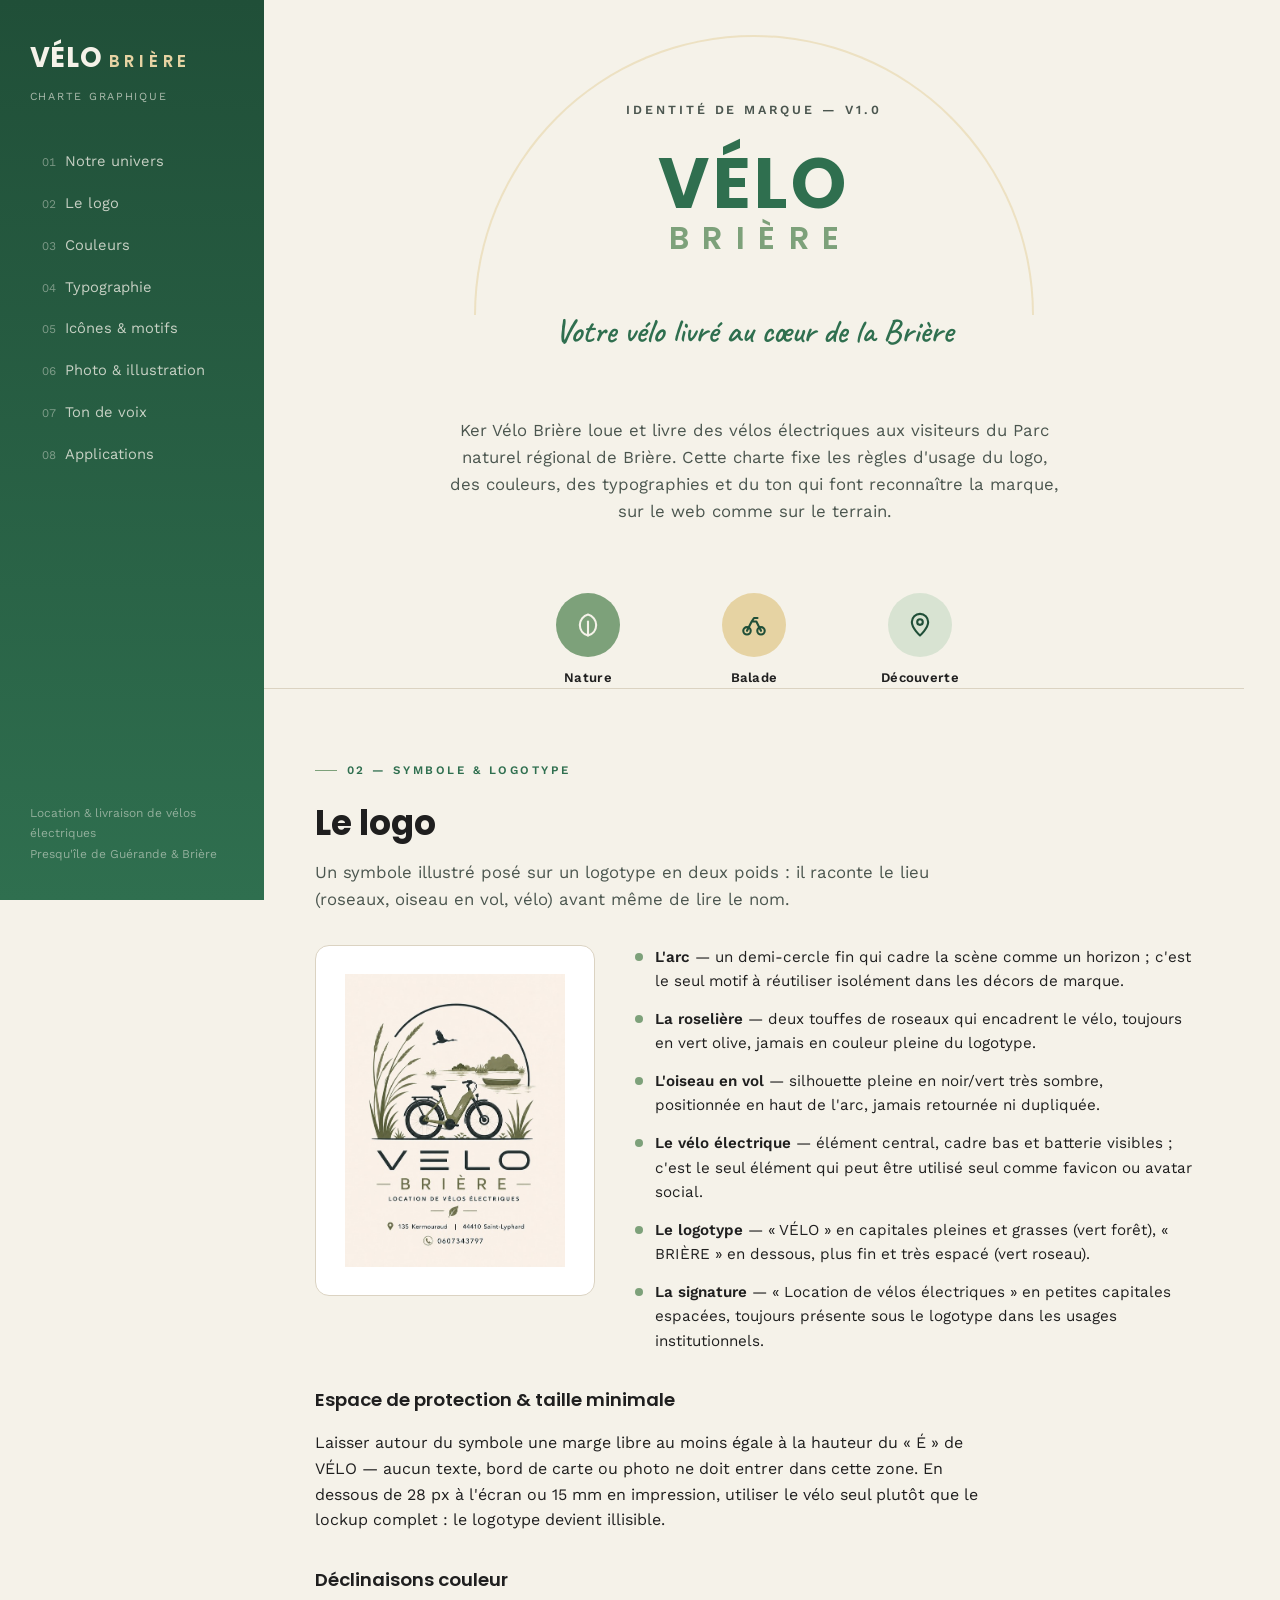
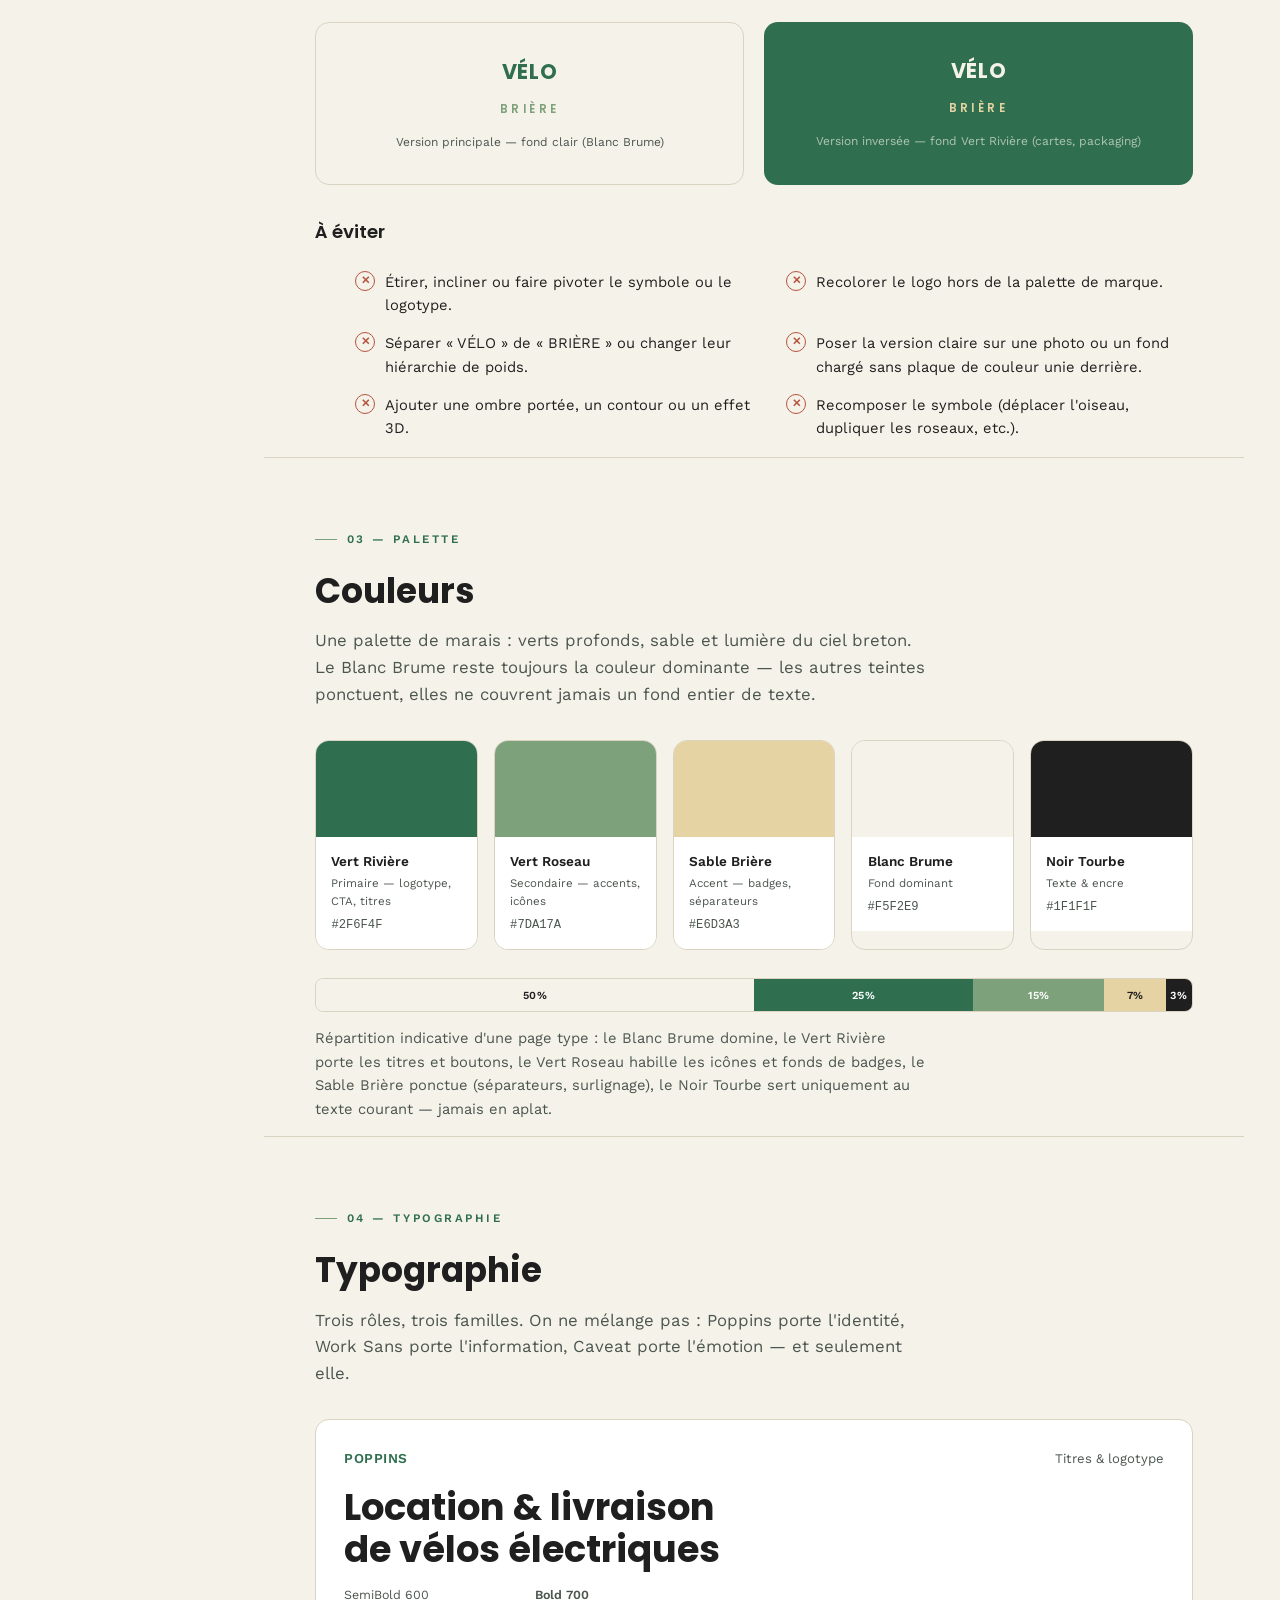
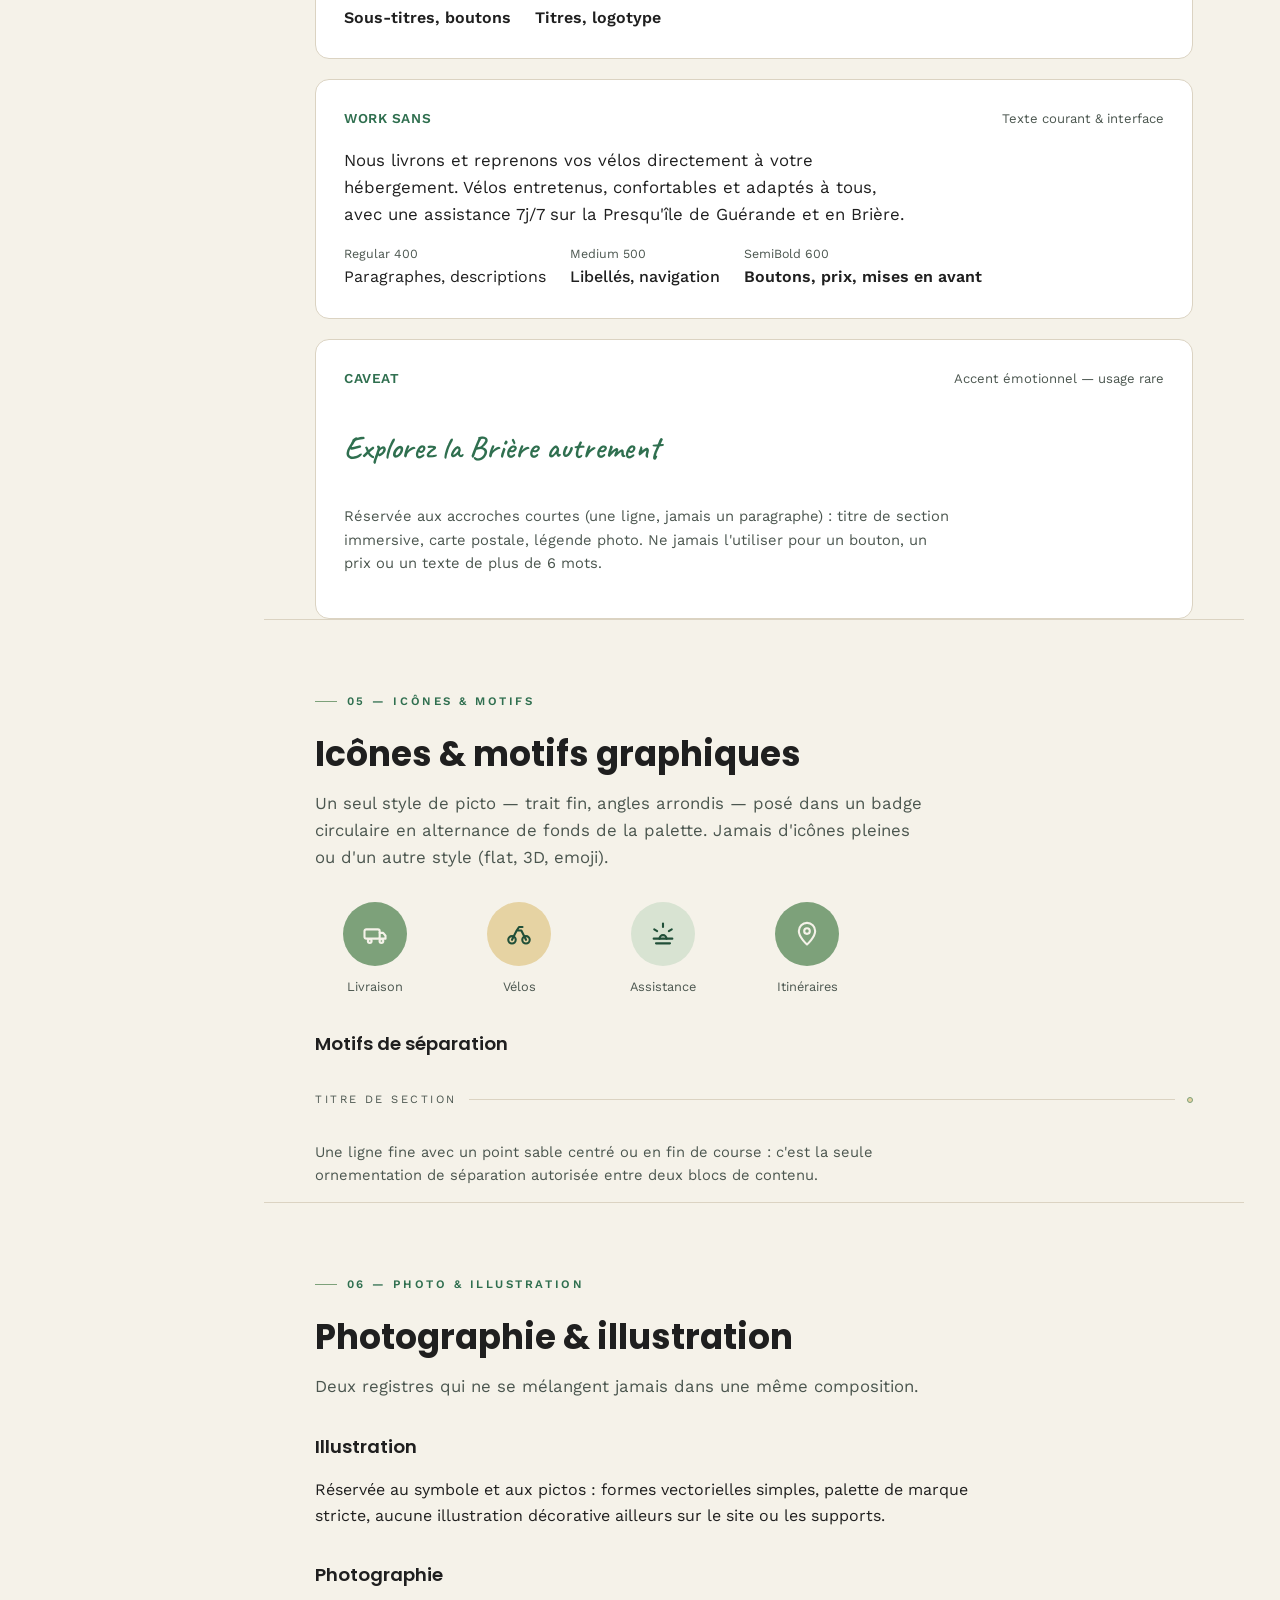
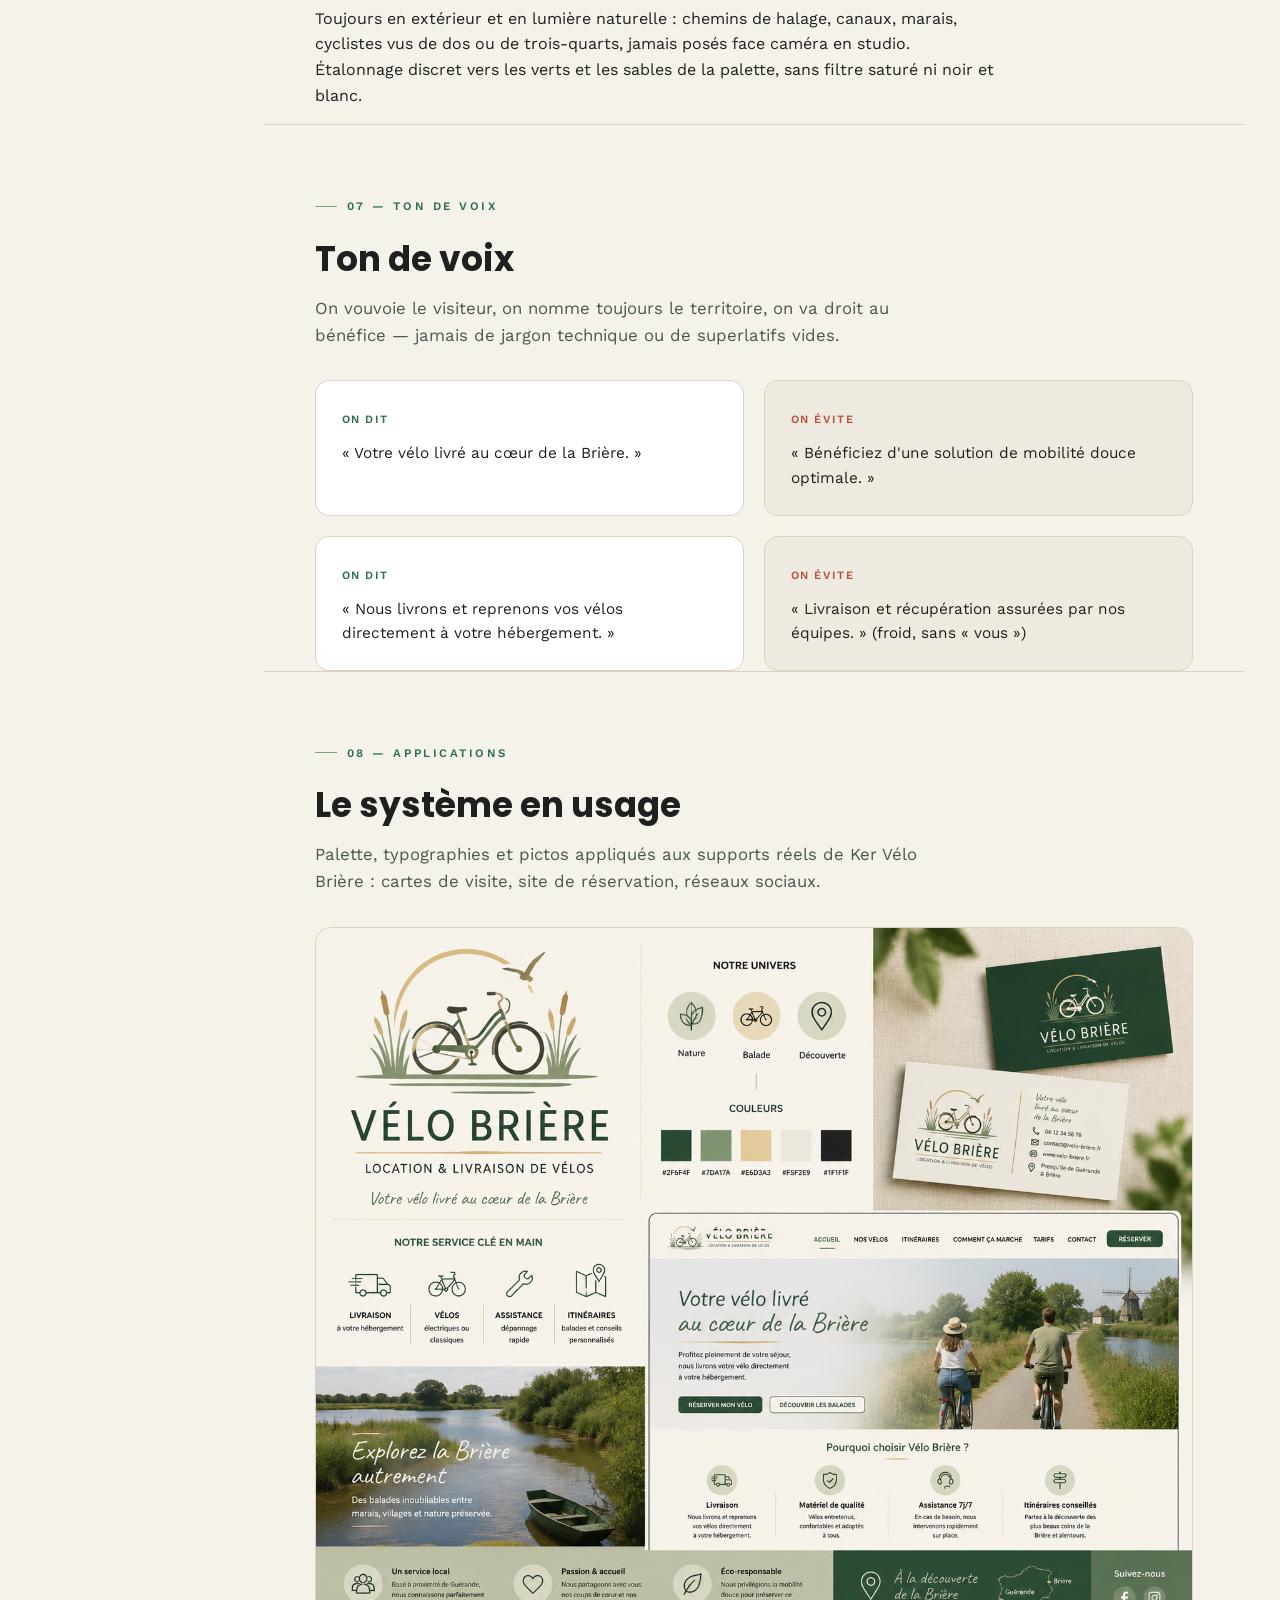
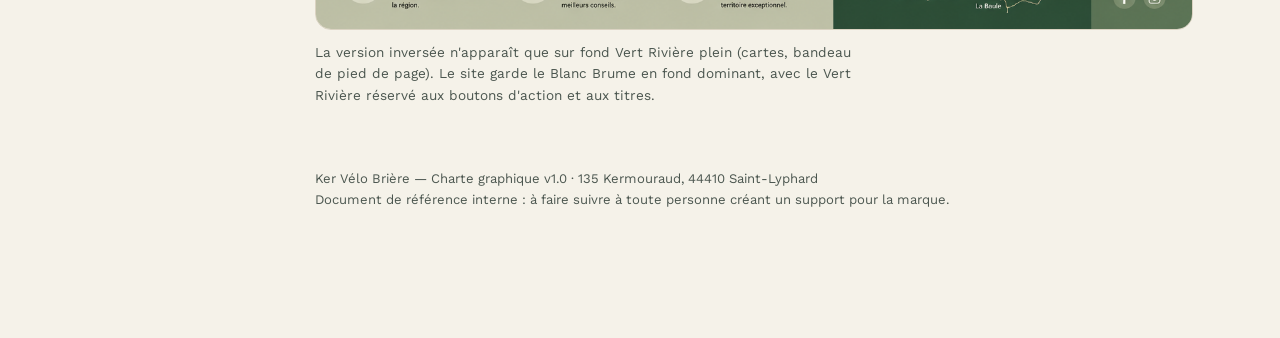
==== commit 7460658f: "Renommer l'enseigne en Ker Vélo Brière Décision prise par les propriétaires le 20/08/2026. Le nom ga" ====
--- a/brand/charte-graphique.html
+++ b/brand/charte-graphique.html
@@ -3,7 +3,7 @@
 <head>
 <meta charset="utf-8">
 <meta name="viewport" content="width=device-width, initial-scale=1">
-<title>Charte graphique — Vélo Brière</title>
+<title>Charte graphique — Ker Vélo Brière</title>
 <style>
 /* ---------- Fonts (Poppins / Work Sans / Caveat, Latin + Latin-Ext, self-hosted) ---------- */
 @font-face{font-family:'Poppins';font-style:normal;font-weight:600;font-display:swap;src:url("./assets/fonts/poppins-600-latin-ext.woff2") format("woff2");unicode-range:U+0100-02BA,U+02BD-02C5,U+02C7-02CC,U+02CE-02D7,U+02DD-02FF,U+0304,U+0308,U+0329,U+1D00-1DBF,U+1E00-1E9F,U+1EF2-1EFF,U+2020,U+20A0-20AB,U+20AD-20C0,U+2113,U+2C60-2C7F,U+A720-A7FF;}
@@ -253,7 +253,7 @@
         </div>
         <p class="hero-script">Votre vélo livré au cœur de la Brière</p>
         <p class="lede" style="text-align:center; margin-top:.5rem;">
-          Vélo Brière loue et livre des vélos électriques aux visiteurs du Parc naturel régional de Brière.
+          Ker Vélo Brière loue et livre des vélos électriques aux visiteurs du Parc naturel régional de Brière.
           Cette charte fixe les règles d'usage du logo, des couleurs, des typographies et du ton qui font
           reconnaître la marque, sur le web comme sur le terrain.
         </p>
@@ -286,7 +286,7 @@
       <p class="lede">Un symbole illustré posé sur un logotype en deux poids : il raconte le lieu (roseaux, oiseau en vol, vélo) avant même de lire le nom.</p>
       <div class="logo-grid">
         <div class="logo-frame">
-          <img src="./assets/logo-velo-briere.jpeg" alt="Logo Vélo Brière : vélo électrique entre les roseaux sous un arc, avec le logotype VÉLO BRIÈRE">
+          <img src="./assets/logo-velo-briere.jpeg" alt="Logo Ker Vélo Brière : vélo électrique entre les roseaux sous un arc, avec le logotype KER VÉLO BRIÈRE">
         </div>
         <ul class="construction-list">
           <li><span class="dot"></span><span><strong>L'arc</strong> — un demi-cercle fin qui cadre la scène comme un horizon ; c'est le seul motif à réutiliser isolément dans les décors de marque.</span></li>
@@ -458,15 +458,15 @@
     <section class="section" id="applications">
       <p class="eyebrow">08 — Applications</p>
       <h2>Le système en usage</h2>
-      <p class="lede">Palette, typographies et pictos appliqués aux supports réels de Vélo Brière : cartes de visite, site de réservation, réseaux sociaux.</p>
+      <p class="lede">Palette, typographies et pictos appliqués aux supports réels de Ker Vélo Brière : cartes de visite, site de réservation, réseaux sociaux.</p>
       <div class="app-frame">
-        <img src="./assets/moodboard-velo-briere.png" alt="Planche d'application de la charte Vélo Brière : logo, univers de marque, palette, cartes de visite et page d'accueil du site">
+        <img src="./assets/moodboard-velo-briere.png" alt="Planche d'application de la charte Ker Vélo Brière : logo, univers de marque, palette, cartes de visite et page d'accueil du site">
       </div>
       <p class="app-caption">La version inversée n'apparaît que sur fond Vert Rivière plein (cartes, bandeau de pied de page). Le site garde le Blanc Brume en fond dominant, avec le Vert Rivière réservé aux boutons d'action et aux titres.</p>
     </section>
 
     <footer class="colophon">
-      Vélo Brière — Charte graphique v1.0 · 135 Kermouraud, 44410 Saint-Lyphard<br>
+      Ker Vélo Brière — Charte graphique v1.0 · 135 Kermouraud, 44410 Saint-Lyphard<br>
       Document de référence interne : à faire suivre à toute personne créant un support pour la marque.
     </footer>
   </main>
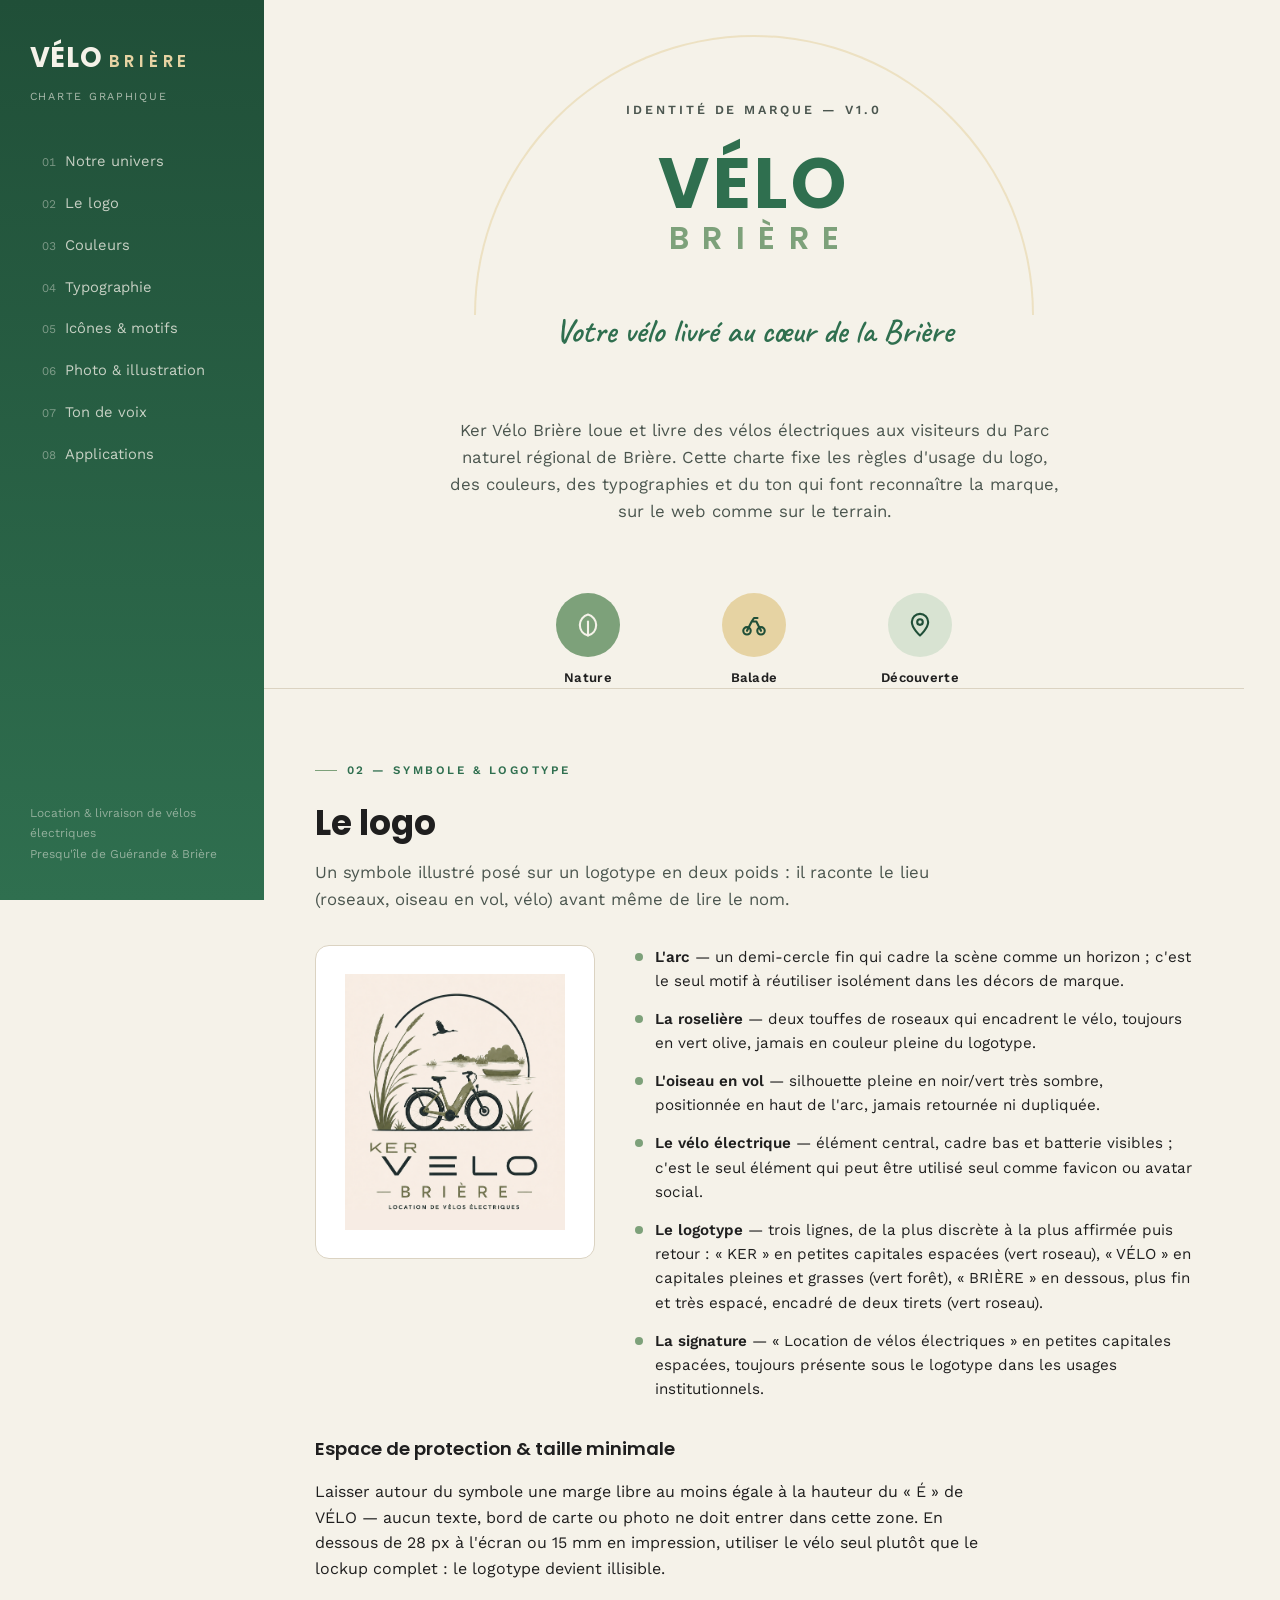
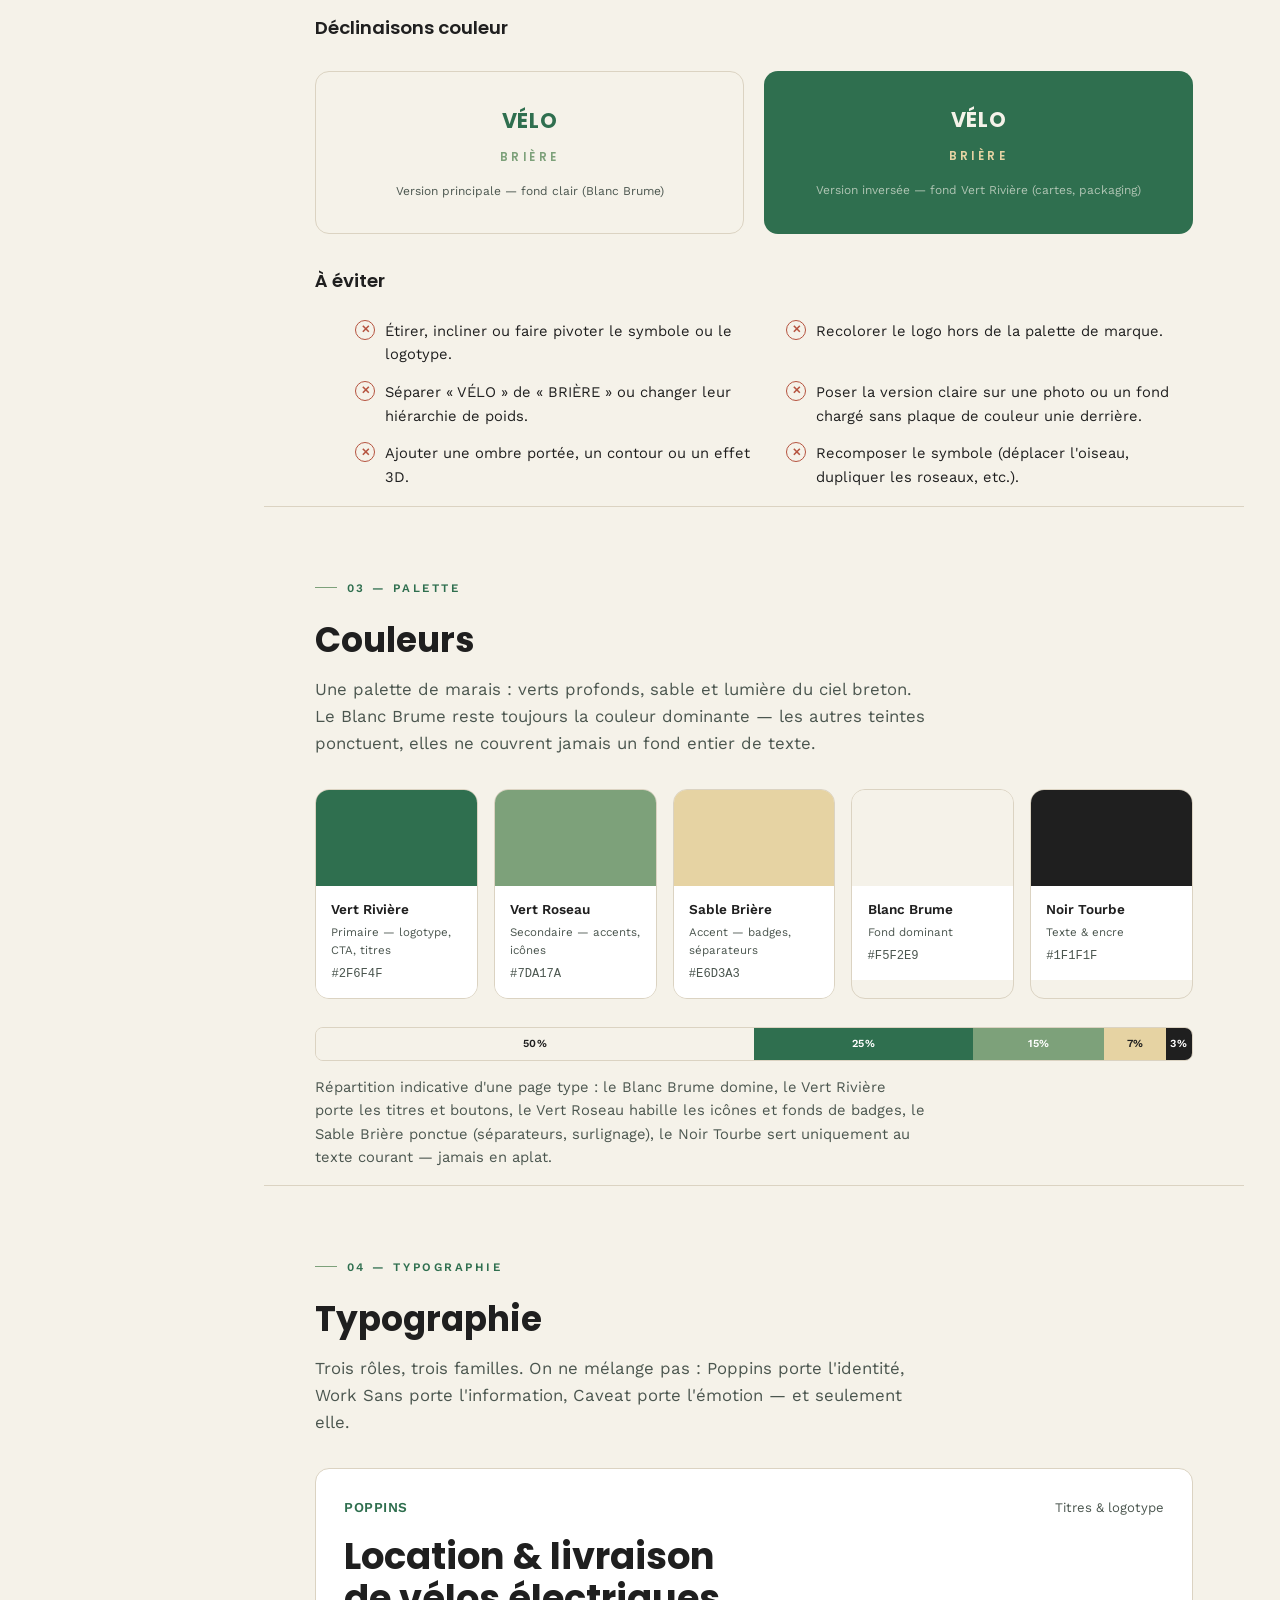
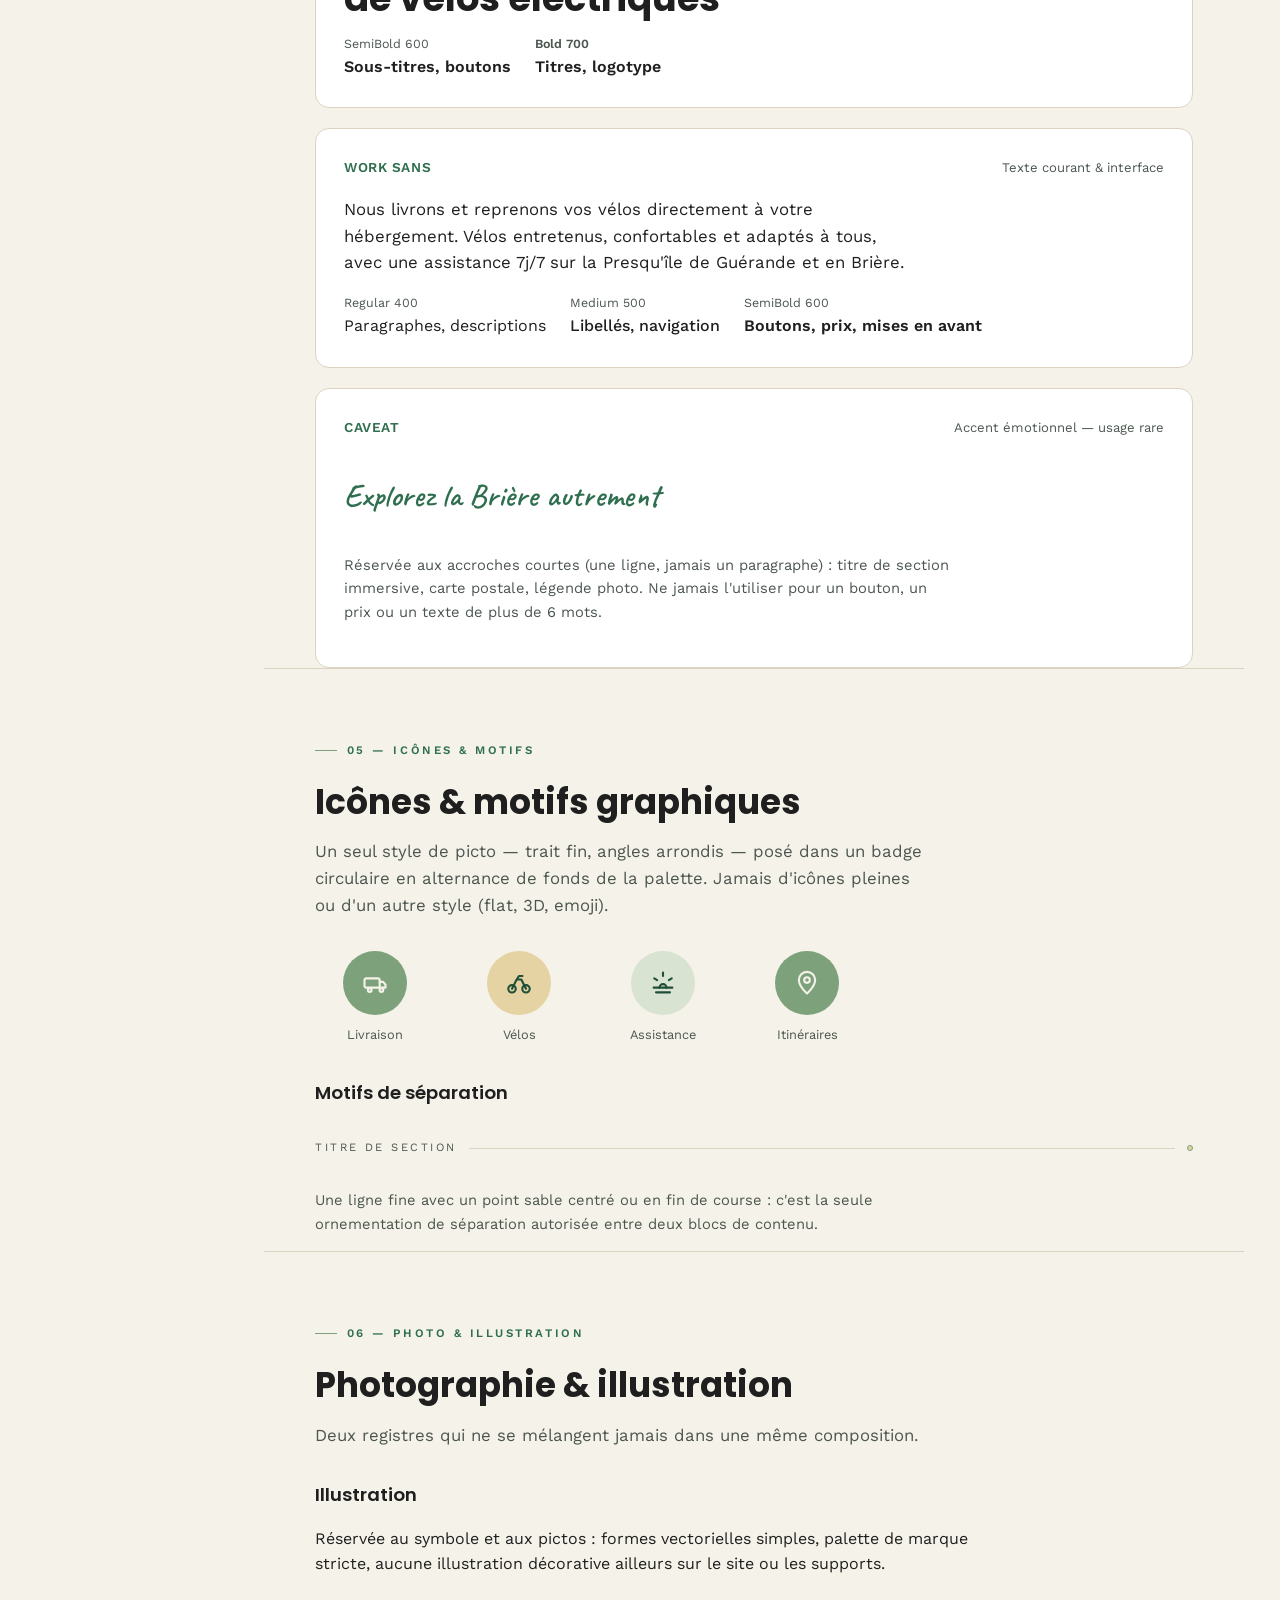
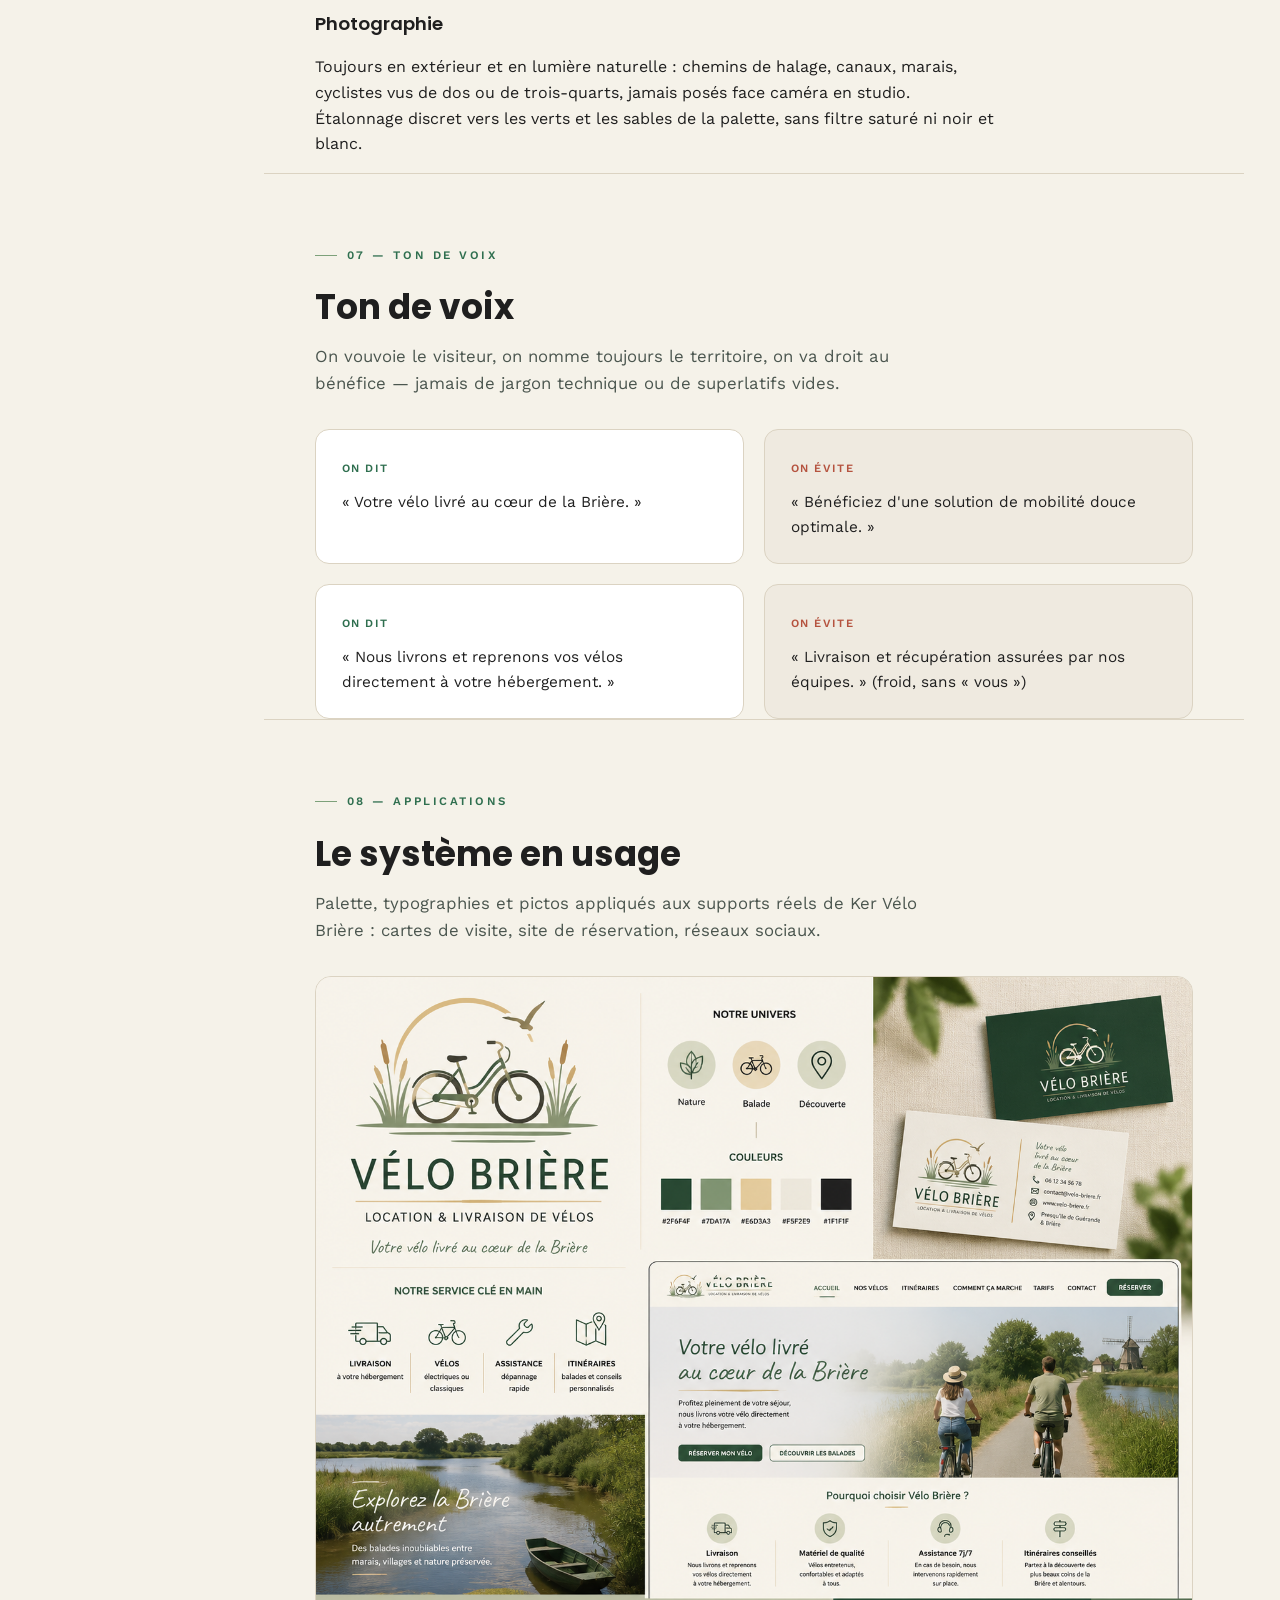
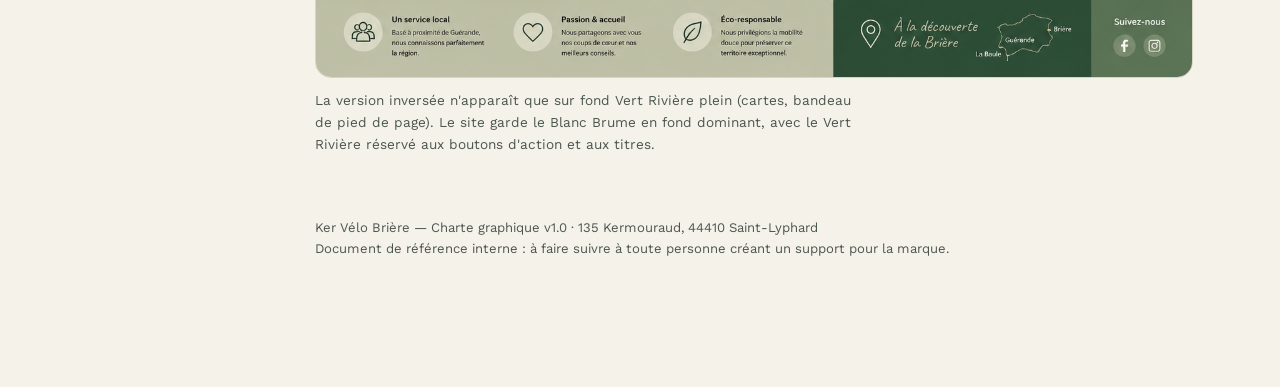
==== commit f03d0bfa: "Remplacer le logo par la version Ker Vélo Brière Le fichier précédent portait « VÉLO BRIÈRE » en dur" ====
--- a/brand/charte-graphique.html
+++ b/brand/charte-graphique.html
@@ -286,14 +286,14 @@
       <p class="lede">Un symbole illustré posé sur un logotype en deux poids : il raconte le lieu (roseaux, oiseau en vol, vélo) avant même de lire le nom.</p>
       <div class="logo-grid">
         <div class="logo-frame">
-          <img src="./assets/logo-velo-briere.jpeg" alt="Logo Ker Vélo Brière : vélo électrique entre les roseaux sous un arc, avec le logotype KER VÉLO BRIÈRE">
+          <img src="./assets/logo-ker-velo-briere.png" alt="Logo Ker Vélo Brière : vélo électrique entre les roseaux sous un arc, avec le logotype KER VÉLO BRIÈRE et la signature « Location de vélos électriques »">
         </div>
         <ul class="construction-list">
           <li><span class="dot"></span><span><strong>L'arc</strong> — un demi-cercle fin qui cadre la scène comme un horizon ; c'est le seul motif à réutiliser isolément dans les décors de marque.</span></li>
           <li><span class="dot"></span><span><strong>La roselière</strong> — deux touffes de roseaux qui encadrent le vélo, toujours en vert olive, jamais en couleur pleine du logotype.</span></li>
           <li><span class="dot"></span><span><strong>L'oiseau en vol</strong> — silhouette pleine en noir/vert très sombre, positionnée en haut de l'arc, jamais retournée ni dupliquée.</span></li>
           <li><span class="dot"></span><span><strong>Le vélo électrique</strong> — élément central, cadre bas et batterie visibles ; c'est le seul élément qui peut être utilisé seul comme favicon ou avatar social.</span></li>
-          <li><span class="dot"></span><span><strong>Le logotype</strong> — « VÉLO » en capitales pleines et grasses (vert forêt), « BRIÈRE » en dessous, plus fin et très espacé (vert roseau).</span></li>
+          <li><span class="dot"></span><span><strong>Le logotype</strong> — trois lignes, de la plus discrète à la plus affirmée puis retour : « KER » en petites capitales espacées (vert roseau), « VÉLO » en capitales pleines et grasses (vert forêt), « BRIÈRE » en dessous, plus fin et très espacé, encadré de deux tirets (vert roseau).</span></li>
           <li><span class="dot"></span><span><strong>La signature</strong> — « Location de vélos électriques » en petites capitales espacées, toujours présente sous le logotype dans les usages institutionnels.</span></li>
         </ul>
       </div>
